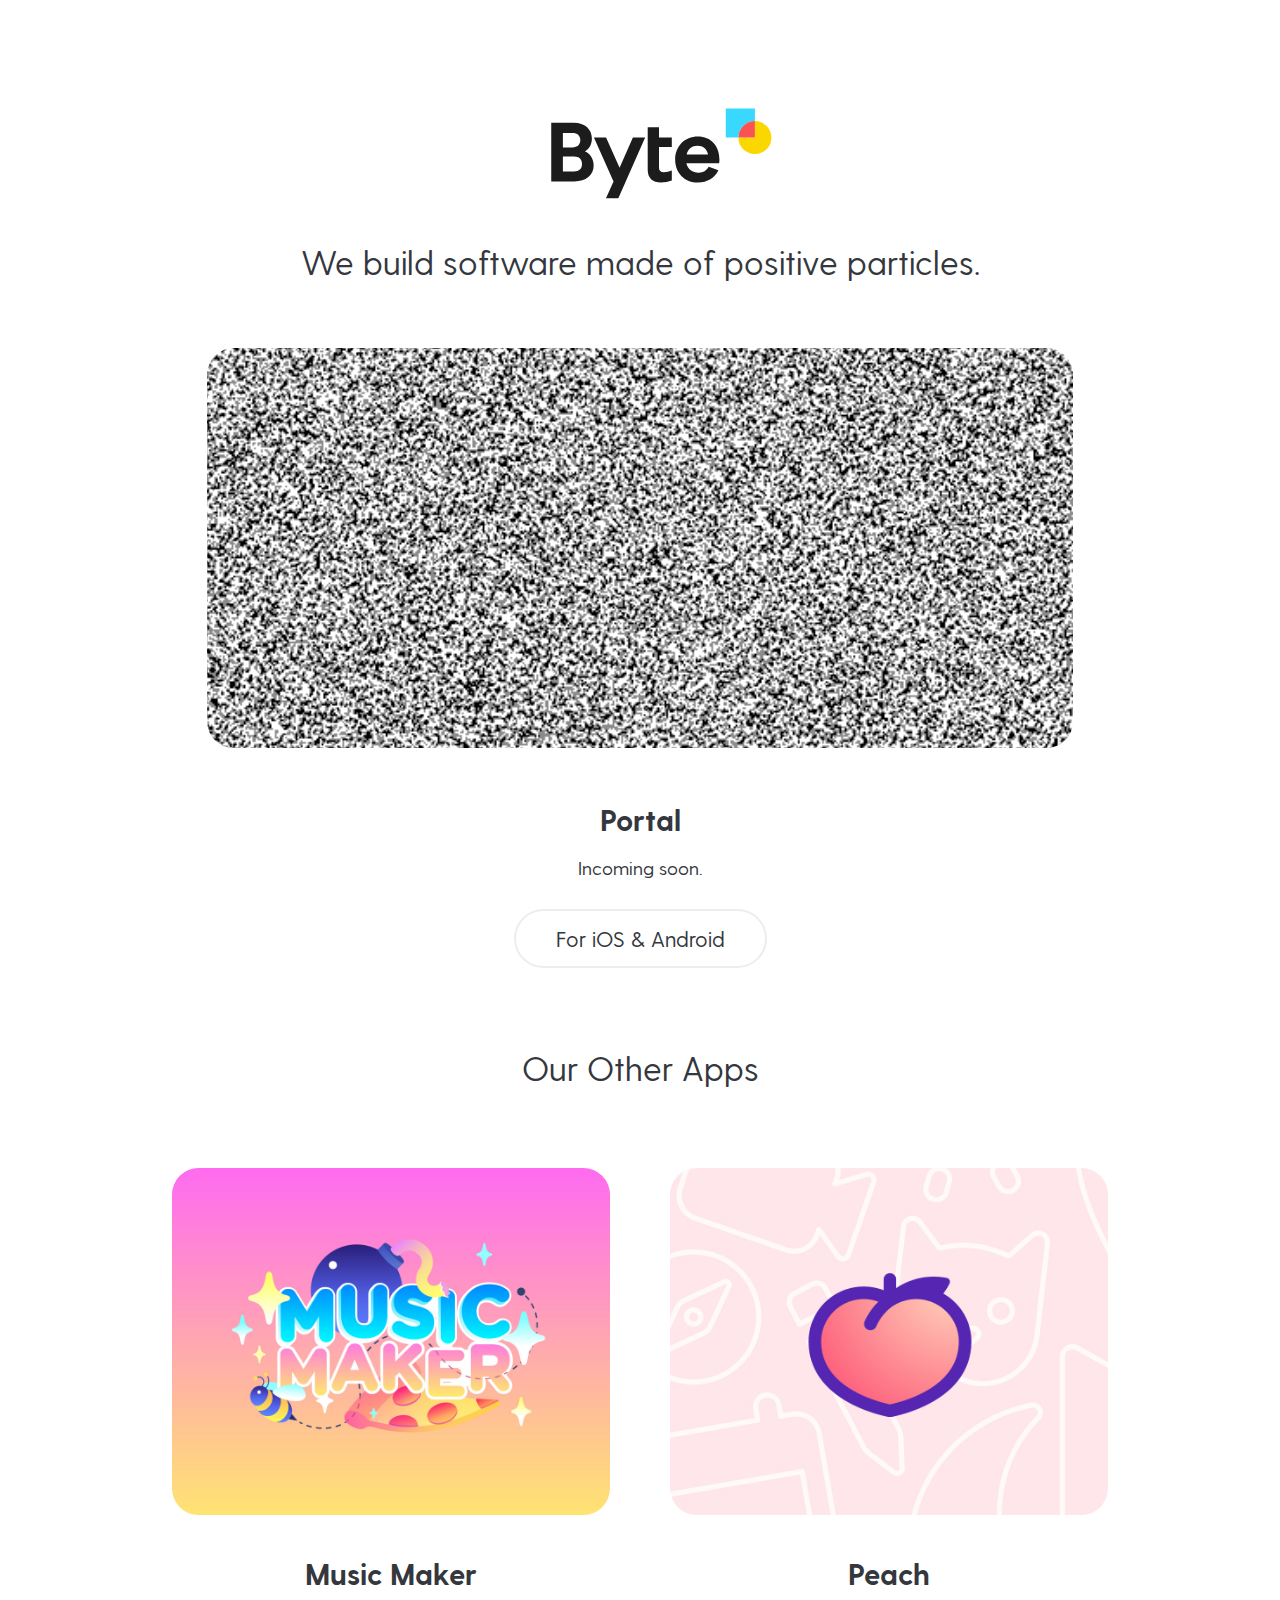
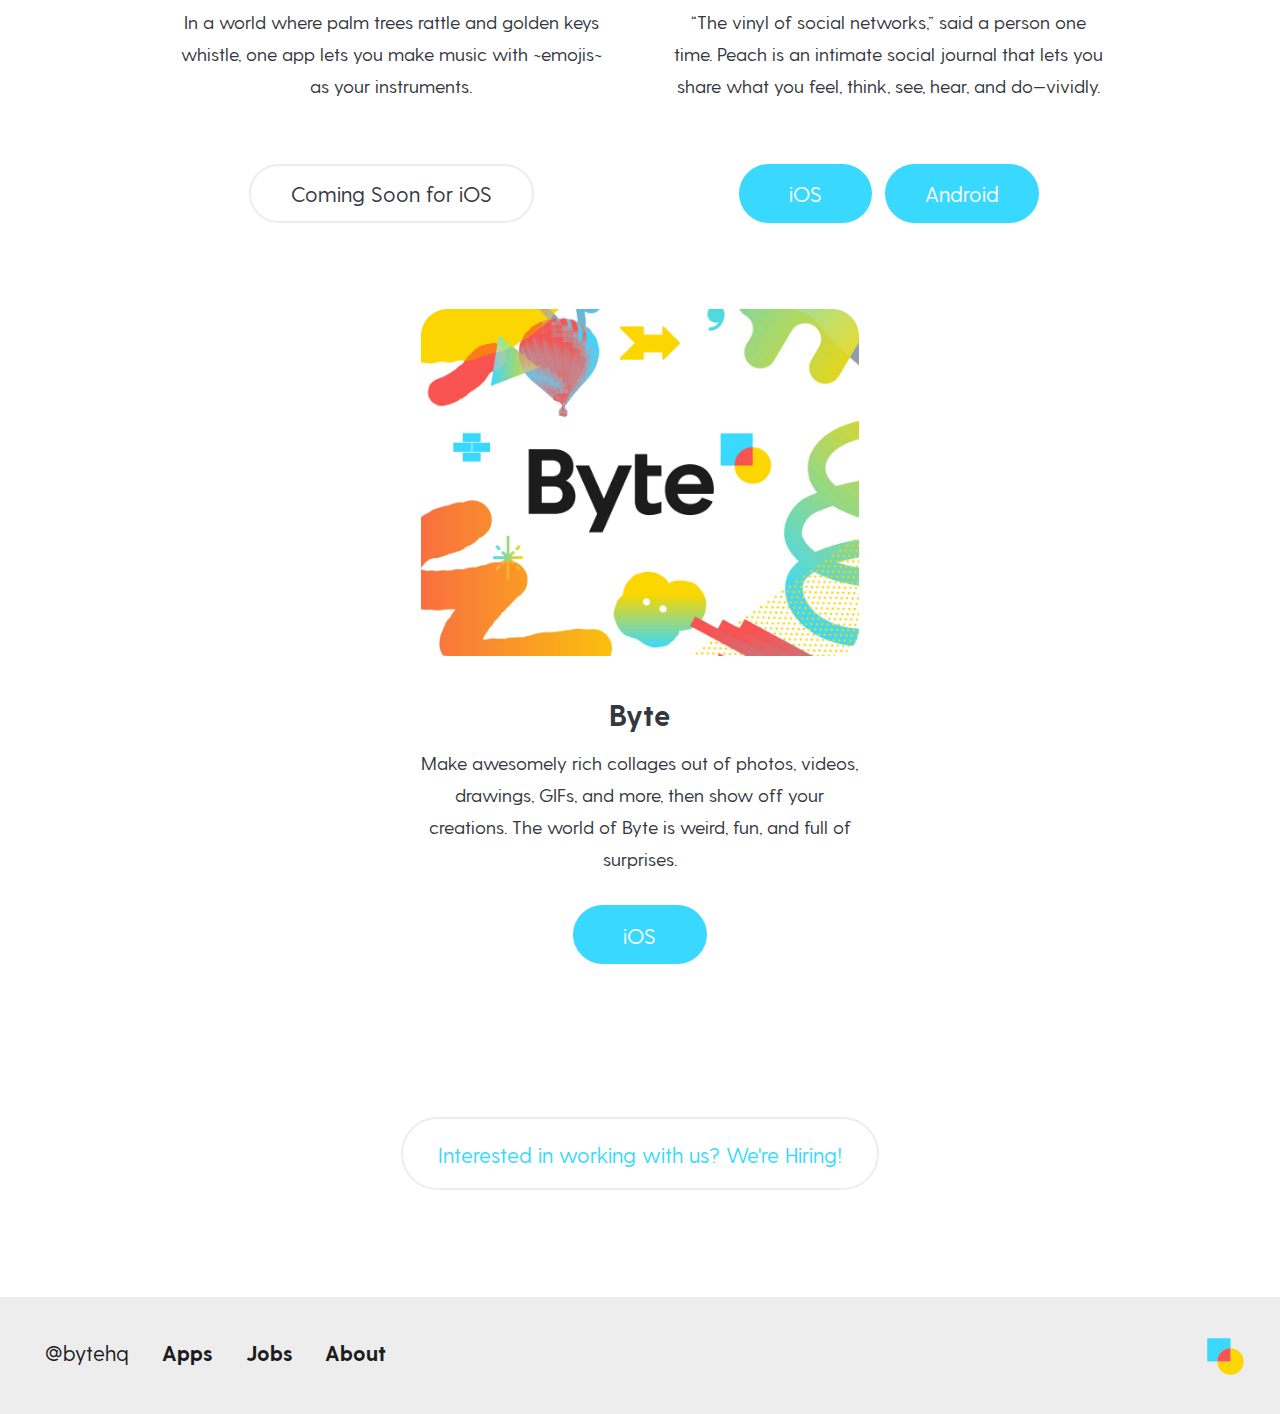
==== byte/index.html @ 689b13a6 "Noise" ====
<html>
<head>
	
<!---

                                            
88888888ba                                 
88      "8b               ,d               
88      ,8P               88               
88aaaaaa8P' 8b       d8 MM88MMM  ,adPPYba,  
88""""""8b, `8b     d8'   88    a8P_____88  
88      `8b  `8b   d8'    88    8PP"""""""  
88      a8P   `8b,d8'     88,   "8b,   ,aa  
88888888P"      Y88'      "Y888  `"Ybbd8"'  
                d8'                        
               d8'    

-->


	<meta http-equiv="Content-Type" content="text/html;charset=utf-8">
	<meta name="author" content="Byte Inc">
	<meta name="description" content="">
	<meta name="keywords" content="">
  <meta name="viewport" content="width=500, maximum-scale=1">
	<link href="main.css" rel="stylesheet" media="screen" type="text/css">
	
	<title>Byte</title>
</head>
<body>
  <div class="homeLogoHeader" onclick="location.href = 'index.html';"></div>
  <div class="homeFeatured">
    <h2>We build software made of positive particles.</h2>
    <div class="featureBox portal"></div>
    <h3>Portal</h3>
    <p>Incoming soon.<br></p>
    <button class="disabled">For iOS &amp; Android</button>
  </div>
  <div class="homeApps">
    <h2>Our Other Apps</h2>
    <div class="appBlock">
      <div class="appBox musicMaker"></div>
      <h3>Music Maker</h3>
      <p>In a world where palm trees rattle and golden keys whistle, one app lets you make music with ~emojis~ as your instruments.</p>
      <button class="disabled">Coming Soon for iOS</button>
    </div>
    <div class="appBlock">
      <div class="appBox peach"></div>
      <h3>Peach</h3>
      <p>“The vinyl of social networks,” said a person one time. Peach is an intimate social journal that lets you share what you feel, think, see, hear, and do—vividly.</p>
      <a href="https://itunes.apple.com/us/app/peach-share-vividly/id1067891186?mt=8"><button>iOS</button></a><a href="https://play.google.com/store/apps/details?id=cool.peach&hl=en"><button>Android</button></a>
    </div>
    <div class="appBlock">
      <div class="appBox byte"></div>
      <h3>Byte</h3>
      <p>Make awesomely rich collages out of photos, videos, drawings, GIFs, and more, then show off your creations. The world of Byte is weird, fun, and full of surprises.</p>
      <a href="https://itunes.apple.com/us/app/byte-create-awesome/id1021378991?mt=8"><button>iOS</button></a>
    </div>
  </div>

  <a href="jobs.html"><button class="homeHireButton"><a href="jobs.html">Interested in working with us? We're Hiring!</button></a>
<footer><div class="left"><div class="right" onclick="location.href = 'index.html';"></div>
    <a href="http://www.twitter.com/bytehq" style="font-weight: 300;">@bytehq</a>
    <a href="index.html">Apps</a>
    <a href="jobs.html">Jobs</a>
    <a href="about.html">About</a>
  </div>
  </footer>

</body>

</html>
---- byte/main.css ----
/* ––––  Font Designation ––– */

@font-face {
	font-family: "Greycliff";
	font-weight: 300;
	src: url('fonts/greycliff_reg.eot');
	src: url('fonts/greycliff_reg.woff2') format('woff2'),
       url('fonts/greycliff_reg.woff') format('woff'),
       url('fonts/greycliff_reg.ttf') format('truetype');
}

@font-face {
	font-family: "Greycliff";
	font-weight: 500;
	src: url('fonts/greycliff_bold.eot');
	src: url('fonts/greycliff_bold.woff2') format('woff2'),
       	url('fonts/greycliff_bold.woff') format('woff'),
   		url('fonts/greycliff_bold.ttf') format('truetype');
}



/* ––––  Global Styles ––– */

body {
	margin: 0;
	background-color: #fff;
	font-family: "Greycliff", sans-serif;
	font-size: 18pt;
	color: #34373d;
	font-weight: 300;
}

p {
	max-width: 350pt;
	margin-left: auto;
	margin-right: auto;
	font-family: "Greycliff", sans-serif;
	font-size: 14pt;
	line-height: 24pt;
	color: #34373d;
	font-weight: 300;
}

h2 {
	font-family: "Greycliff", sans-serif;
	font-size: 24pt;
	color: #34373d;
	font-weight: 300;
}

h3 {
	font-family: "Greycliff", sans-serif;
	font-size: 22pt;
	color: #34373d;
	font-weight: 500;
	margin-bottom: -3pt;
}

button {
	border: none;
	background-color: #39d9ff;
	color: #fff;
	min-width: 100pt;
	font-family: "Greycliff", sans-serif;
	font-weight: 300;
	font-size: 16pt;
	padding-left: 30pt;
	padding-right: 30pt;
	height: 44pt;
	border-radius: 25pt;
	margin: 5pt;
	cursor: pointer;
	transition: transform 0.4s cubic-bezier(.06,.7,.43,.98);
	-webkit-transition: transform 0.4s cubic-bezier(.06,.7,.43,.98);
	-ms-transition: transform 0.4s cubic-bezier(.06,.7,.43,.98);
	-moz-transition: transform 0.4s cubic-bezier(.06,.7,.43,.98);
}

button:focus {
	outline: none;
}

button:hover {
	transform: scale(1.05, 1.05);
}

.disabled {
	background-color: #fff;
	border: 2pt solid #ededed;
	font-weight: 300;
	color: #34373d;
}

.disabled:hover {
	transform: none;
	cursor: default;
}

footer {
	box-sizing: border-box;
	width: 100%;
	background-color: #ededed;
	margin-top: 80pt;
	min-height: 88pt;
	padding-top: 20pt;
	font-family: "Greycliff", sans-serif;
	font-size: 16pt;
	font-weight: 500;
	background-image: url(images/byteEmblem.svg);
	background-size: auto 40%;
	background-repeat: no-repeat;
	background-position: right center;
}

footer a {
	text-decoration: none;
	color: #1c1c1c;
	padding-right: 20pt;
}

footer a:hover {
	text-decoration: none;
	color: #39d9ff;
}

footer .left {
	width: 100%;
	display: block;
	text-align: left;
	box-sizing: border-box;
	margin-top: -22pt;
	padding: 34pt;
	font-size: 16pt;
}

footer .right {
	width: 100pt;
	height:  54pt;
	position: relative;
	right: -20pt;
	top: -20pt;
	float: right;
	background-color: transparent;
	white-space: nowrap;
	cursor: pointer;
}

.center {
	text-align: center;
}


/* ––––  Home ––– */

.homeLogoHeader {
	width: 100%;
	height: 240pt;
	background-image: url(images/byteLogo.svg);
	background-repeat: no-repeat;
	background-position: center center;
	background-size: 220pt;
	cursor: pointer;
	transition: transform 1s ease;
	-webkit-transition: transform 1s ease;
	-moz-transition: transform 1s ease;
	-ms-transition: transform 1s ease;
}

.homeLogoHeader:hover {
	transition: transform 1s ease;
	animation: float 2s infinite cubic-bezier(.28,0,.58,1);
	-webkit-transition: transform 1s ease;
	-webkit-animation: float 2s infinite cubic-bezier(.28,0,.58,1);
	-moz-transition: transform 1s ease;
	-moz-animation: float 2s infinite cubic-bezier(.28,0,.58,1);
	-ms-transition: transform 1s ease;
	-ms-animation: float 2s infinite cubic-bezier(.28,0,.58,1);
}

.homeFeatured {
	box-sizing: border-box;
	width: 100%;
	margin-top: -80pt;
	background-color: #fff;
	font-family: "Greycliff", sans-serif;
	font-size: 30pt;
	color: #1c1c1c;
	text-align: center;
	padding-right: 10pt;
	padding-left: 10pt;
	margin-bottom: 14pt;
}

.homeFeatured .featureBox {
	margin-left: auto;
	margin-right: auto;
	margin-top: 50pt;
	margin-bottom: 40pt;
	width: 90%;
	max-width: 650pt;
	height: 50%;
	min-height: 250pt;
	max-height: 300pt;
	background-image: url(images/tv.gif);
	background-size: cover;
	background-position: center center;
	border-radius: 20pt;
	transition: transform 0.4s cubic-bezier(.06,.7,.43,.98), box-shadow 0.4s ease;
	-webkit-transition: transform 0.4s cubic-bezier(.06,.7,.43,.98), box-shadow 0.4s ease;
	-moz-transition: transform 0.4s cubic-bezier(.06,.7,.43,.98), box-shadow 0.4s ease;
	-ms-transition: transform 0.4s cubic-bezier(.06,.7,.43,.98), box-shadow 0.4s ease;
}

.homeApps {
	box-sizing: border-box;
	text-align: center;
	width: 100%;
	background-color: #fff;
	padding: 20pt;
	margin-bottom: 70pt;
}

.homeApps .appBlock {
	box-sizing: border-box;
	position: relative;
	top: 0;
	padding: 20pt;
	min-width: 300pt;
	max-width: 320pt;
	display: inline-block;
}

.appBlock .appBox {
	margin-top: 20pt;
	margin-bottom: 30pt;
	margin-left: auto;
	margin-right: auto;
	width: 260pt;
	background-color: transparent;
	height: 260pt;
	border-radius: 20pt;
	overflow: hidden;
	box-shadow: 0px 0px 5px #fff;
	background-repeat: no-repeat;
	transition: transform 0.4s cubic-bezier(.06,.7,.43,.98), box-shadow 0.4s cubic-bezier(.06,.7,.43,.98);
	-webkit-transition: transform 0.4s cubic-bezier(.06,.7,.43,.98), box-shadow 0.4s cubic-bezier(.06,.7,.43,.98);
	-moz-transition: transform 0.4s cubic-bezier(.06,.7,.43,.98), box-shadow 0.4s cubic-bezier(.06,.7,.43,.98);
	-ms-transition: transform 0.4s cubic-bezier(.06,.7,.43,.98), box-shadow 0.4s cubic-bezier(.06,.7,.43,.98);
}

.appBlock .appBox img {
	width: 100%;
	height: auto;
}

.appBlock p {
	min-height: 100pt;
	display: inline-block;
}

.homeHireButton {
	padding: 16pt 26pt 16pt 26pt;
	border-radius: 34pt;
	height: auto;
	background-color: transparent;
	border: 2pt solid #ededed;
	font-weight: 300;
	font-size: 16pt;
	margin-left: auto;
	margin-right: auto;
	display: block;
	transition: color 0.2s ease, border 0.2s ease;
	-webkit-transition: color 0.2s ease, border 0.2s ease;
	-moz-transition: color 0.2s ease, border 0.2s ease;
	-ms-transition: color 0.2s ease, border 0.2s ease;
}

.homeHireButton a {
	text-decoration: none;
	color: #39d9ff;
}

.homeHireButton:hover {
	transform: none;
	border: 2pt #39d9ff solid;
	color: #fff;
	transition: color 0.2s ease, border 0.2s ease;
	-webkit-transition: color 0.2s ease, border 0.2s ease;
	-moz-transition: color 0.2s ease, border 0.2s ease;
	-ms-transition: color 0.2s ease, border 0.2s ease;
}

.peach {
	background-image: url(images/peach.jpg);
	background-position: center center;
	background-size: cover;
}

.peach:hover {
	transform: scale(1.03, 1.03);
	-webkit-transform: scale(1.03, 1.03);
	-ms-transform: scale(1.03, 1.03);
	-moz-transform: scale(1.03, 1.03);
	box-shadow: 0px 10px 30px rgba(255, 230, 235, 0.5);
}

.portal:hover {
	transform: scale(1.03, 1.03);
	-webkit-transform: scale(1.03, 1.03);
	-ms-transform: scale(1.03, 1.03);
	-moz-transform: scale(1.03, 1.03);
	box-shadow: 0px 10px 30px rgba(238, 237, 239, 0.3);
}

.byte {
	background-image: url(images/byte.jpg);
	background-position: center center;
	background-size: cover;
}

.byte:hover {
	transform: scale(1.03, 1.03);
	-webkit-transform: scale(1.03, 1.03);
	-ms-transform: scale(1.03, 1.03);
	-moz-transform: scale(1.03, 1.03);
	box-shadow: 0px 10px 30px rgba(57, 217, 255, 0.2);
}

.musicMaker {
	background-image: url(images/musicMaker.jpg);
	background-position: center center;
	background-size: cover;
}

.musicMaker:hover {
	transform: scale(1.03, 1.03);
	-webkit-transform: scale(1.03, 1.03);
	-ms-transform: scale(1.03, 1.03);
	-moz-transform: scale(1.03, 1.03);
	box-shadow: 0px 10px 30px rgba(255, 237, 104, 0.5);
}


/* ––––  Jobs ––– */


.homeFeatured .jobBox {
	margin-left: auto;
	margin-right: auto;
	box-sizing: border-box;
	padding: 35pt;
	padding-top: 16pt;
	margin-top: 50pt;
	text-align: left;
	margin-bottom: 50pt;
	width: 90%;
	max-width: 600pt;
	min-height: 250pt;
	background-size: cover;
	border: 2pt solid #ededed;
	background-position: center center;
	border-radius: 20pt;
	transition: transform 0.4s cubic-bezier(.06,.7,.43,.98), box-shadow 0.4s ease;
	-webkit-transition: transform 0.4s cubic-bezier(.06,.7,.43,.98), box-shadow 0.4s ease;
	-moz-transition: transform 0.4s cubic-bezier(.06,.7,.43,.98), box-shadow 0.4s ease;
	-ms-transition: transform 0.4s cubic-bezier(.06,.7,.43,.98), box-shadow 0.4s ease;
}

.jobBox h2 {
	font-weight: 500;
	font-size: 22pt;
	margin-bottom: 2pt;
}

.jobBox h3 {
	font-weight: 300;
	font-size: 18pt;
	margin: 0;
	padding-top: 5pt;
	margin-bottom: 10pt;
}

.jobBox p {
	max-width: none;
	margin-top: 25pt;
	margin-bottom: 25pt;
}

.jobBox ul {
	font-size: 14pt;
	margin-left: 0;
	list-style-position: outside;
	line-height: 24pt;
}

.jobBox ul li {
	margin-left: -13pt;
}

.jobBox button {
	font-weight: 300;
}

/* ––––  About  –––– */


.homeFeatured .aboutBox {
	margin-left: auto;
	margin-right: auto;
	box-sizing: border-box;
	background-image: url(images/office.jpg);
	background-size: cover;
	background-position: center center;
	min-height: 80pt;
	padding: 35pt;
	padding-top: 80pt;
	padding-bottom: 80pt;
	margin-top: 30pt;
	text-align: left;
	margin-bottom: 80pt;
	width: 90%;
	border-radius: 20pt;
	max-width: 600pt;
}

.aboutSubhead {
	display: block;
	max-width: 500pt;
	margin-left: auto;
	margin-right: auto;
}

.aboutBox p {
	text-align: center;
	max-width: 400pt;
	font-size: 20pt;
	font-weight: 500;
	line-height: 27pt;
	padding-bottom: 0;
}

.contactButton {
	margin-top: -2pt;
	background-color: transparent;
	color: #39d9ff;
	border: 2pt solid #39d9ff;
	padding-top: 0pt;
	padding-bottom: 2pt;
}

.aboutTeam {
	background-color: #fff;
	width: 100%;
	max-width: 800pt;
	margin-left: auto;
	margin-right: auto;
	margin-top: 8pt;
	border-radius: 20pt;
	box-sizing: border-box;
}

.aboutTeam .bio {
	width: 138pt;
	padding-top: 30pt;
	display: inline-block;
}

.bio h2 {
	font-size: 15pt;
	font-weight: 300;
	margin:0;
	margin-top: 13pt;
}

.bio h3 {
	font-size: 12pt;
	font-weight: 500;
	margin-top: 2pt;
}

.bioImage {
	background-color: #39d9ff;
	margin-left: auto;
	margin-right: auto;
	width: 64px;
	height: 64px;
	margin-top: 0;
	border-radius: 45px;
	overflow: hidden;
	padding: 10pt;
	transition: transform 0.4s cubic-bezier(.06,.7,.43,.98), background-color 0.1s ease;
	-webkit-transition: transform 0.4s cubic-bezier(.06,.7,.43,.98), background-color 0.1s ease;
	-moz-transition: transform 0.4s cubic-bezier(.06,.7,.43,.98), background-color 0.1s ease;
	-ms-transition: transform 0.4s cubic-bezier(.06,.7,.43,.98), background-color 0.1s ease;
}

.bio img {
	width: 64px;
	height: 64px;
}

.bio img:hover {
	-webkit-animation: float2 2s infinite cubic-bezier(.28,0,.58,1);
}

.bioImage:hover {
	transform: scale(1.05, 1.05);
	background-color: #fbd700;
	transition: transform 0.4s cubic-bezier(.06,.7,.43,.98), background-color 0.1s ease;
	-webkit-transition: transform 0.4s cubic-bezier(.06,.7,.43,.98), background-color 0.1s ease;
	-moz-transition: transform 0.4s cubic-bezier(.06,.7,.43,.98), background-color 0.1s ease;
	-ms-transition: transform 0.4s cubic-bezier(.06,.7,.43,.98), background-color 0.1s ease;
}


.contactBox {
	width: 200pt;
	text-align: center;
	display: inline-block;
}

.contactBox h4 {
	font-size: 16pt;
	font-weight: 300;
}

.contactBox img {
	transform: translate(-3pt, 3pt);
	margin-right: -4pt;
}


/* ––––  Responsive  –––– */

@media (max-width: 550px) {
 h2 {
    font-size: 20pt;
  	}

 .homeApps {
 	width: 100%;
 	max-width: 550px;
 	min-width: 0;
  	padding: 0;
  	overflow: hidden;
  }

.homeApps .appBlock {
	padding: 10pt
	max-width: 550px;
	min-width: none;
	}

.appBlock .appBox {
	width: 100%;
	max-height: 200pt;
	}
}

@media (max-width: 900px) {
 h2 {
    font-size: 20pt;
  }

 .homeApps .appBlock {
	display: block;
	width: 100%;

	margin-right: auto;
	margin-left: auto;
	}

 .appBlock .appBox {
 	width: 100%;
 }
}

@media (max-width: 1350px) {
 h2 {
    font-size: 25pt;
  }

 .homeApps .appBlock {
	max-width: 40%;
	}

 .appBlock .appBox {
 	width: 100%;
 }
}

/* ––––– Keyframes ––––– */

@-webkit-keyframes float {
	0% {transform: translate(0, 0px);}
	50% {transform: translate(0, 7px);}
	100% {transform: translate(0, 0px);}
}

@-webkit-keyframes float2 {
	0% {transform: translate(0, -1px);}
	50% {transform: translate(0, 4px);}
	100% {transform: translate(0, -1px);}
}

@-moz-keyframes float {
	0% {transform: translate(0, 0px);}
	50% {transform: translate(0, 7px);}
	100% {transform: translate(0, 0px);}
}

@-moz-keyframes float2 {
	0% {transform: translate(0, -1px);}
	50% {transform: translate(0, 4px);}
	100% {transform: translate(0, -1px);}
}

@-ms-keyframes float {
	0% {transform: translate(0, 0px);}
	50% {transform: translate(0, 7px);}
	100% {transform: translate(0, 0px);}
}

@-ms-keyframes float2 {
	0% {transform: translate(0, -1px);}
	50% {transform: translate(0, 4px);}
	100% {transform: translate(0, -1px);}
}

@keyframes float {
	0% {transform: translate(0, 0px);}
	50% {transform: translate(0, 7px);}
	100% {transform: translate(0, 0px);}
}

@keyframes float2 {
	0% {transform: translate(0, -1px);}
	50% {transform: translate(0, 4px);}
	100% {transform: translate(0, -1px);}
}
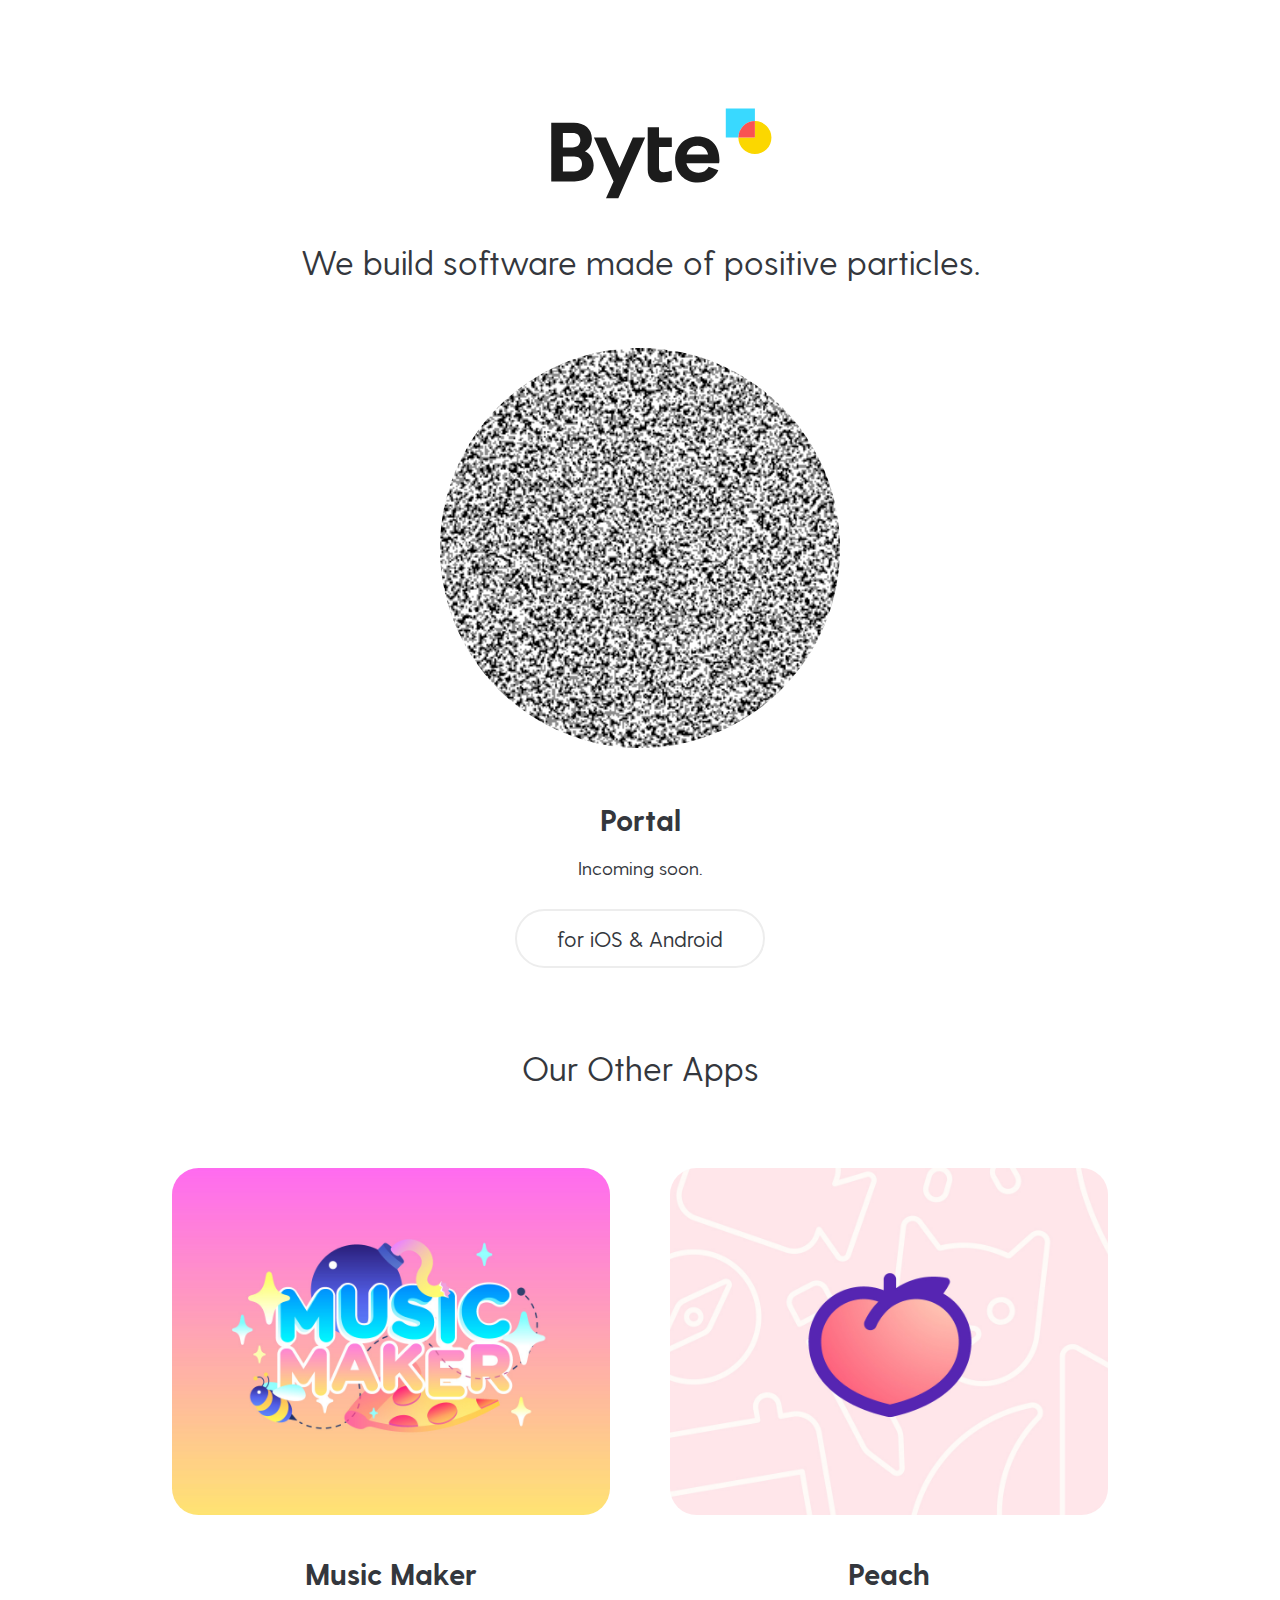
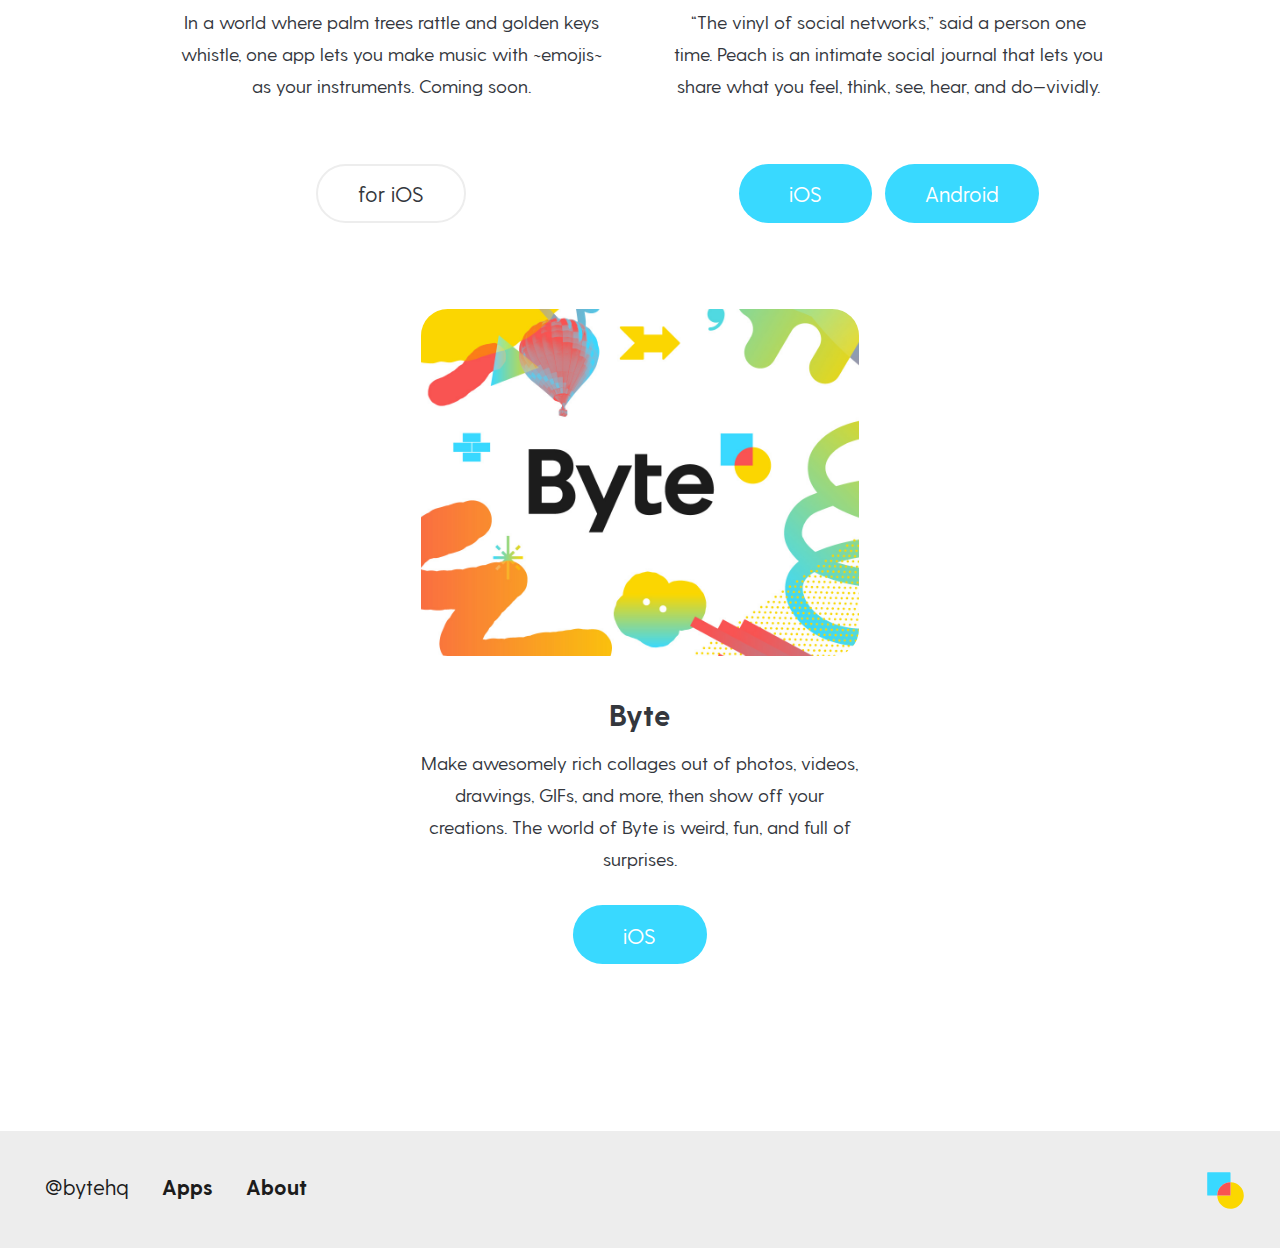
==== commit 3d4851a2: "not usure" ====
--- a/byte/index.html
+++ b/byte/index.html
@@ -34,15 +34,15 @@
     <div class="featureBox portal"></div>
     <h3>Portal</h3>
     <p>Incoming soon.<br></p>
-    <button class="disabled">For iOS &amp; Android</button>
+    <button class="disabled">for iOS &amp; Android</button>
   </div>
   <div class="homeApps">
     <h2>Our Other Apps</h2>
     <div class="appBlock">
       <div class="appBox musicMaker"></div>
       <h3>Music Maker</h3>
-      <p>In a world where palm trees rattle and golden keys whistle, one app lets you make music with ~emojis~ as your instruments.</p>
-      <button class="disabled">Coming Soon for iOS</button>
+      <p>In a world where palm trees rattle and golden keys whistle, one app lets you make music with ~emojis~ as your instruments. Coming soon.</p>
+      <button class="disabled">for iOS</button>
     </div>
     <div class="appBlock">
       <div class="appBox peach"></div>
@@ -62,7 +62,6 @@
 <footer><div class="left"><div class="right" onclick="location.href = 'index.html';"></div>
     <a href="http://www.twitter.com/bytehq" style="font-weight: 300;">@bytehq</a>
     <a href="index.html">Apps</a>
-    <a href="jobs.html">Jobs</a>
     <a href="about.html">About</a>
   </div>
   </footer>
--- a/byte/main.css
+++ b/byte/main.css
@@ -197,15 +197,15 @@
 	margin-right: auto;
 	margin-top: 50pt;
 	margin-bottom: 40pt;
-	width: 90%;
+	width: 300pt;
 	max-width: 650pt;
-	height: 50%;
+	height: 300pt;
 	min-height: 250pt;
 	max-height: 300pt;
 	background-image: url(images/tv.gif);
 	background-size: cover;
 	background-position: center center;
-	border-radius: 20pt;
+	border-radius: 400pt;
 	transition: transform 0.4s cubic-bezier(.06,.7,.43,.98), box-shadow 0.4s ease;
 	-webkit-transition: transform 0.4s cubic-bezier(.06,.7,.43,.98), box-shadow 0.4s ease;
 	-moz-transition: transform 0.4s cubic-bezier(.06,.7,.43,.98), box-shadow 0.4s ease;
@@ -269,7 +269,7 @@
 	font-size: 16pt;
 	margin-left: auto;
 	margin-right: auto;
-	display: block;
+	display: none;
 	transition: color 0.2s ease, border 0.2s ease;
 	-webkit-transition: color 0.2s ease, border 0.2s ease;
 	-moz-transition: color 0.2s ease, border 0.2s ease;
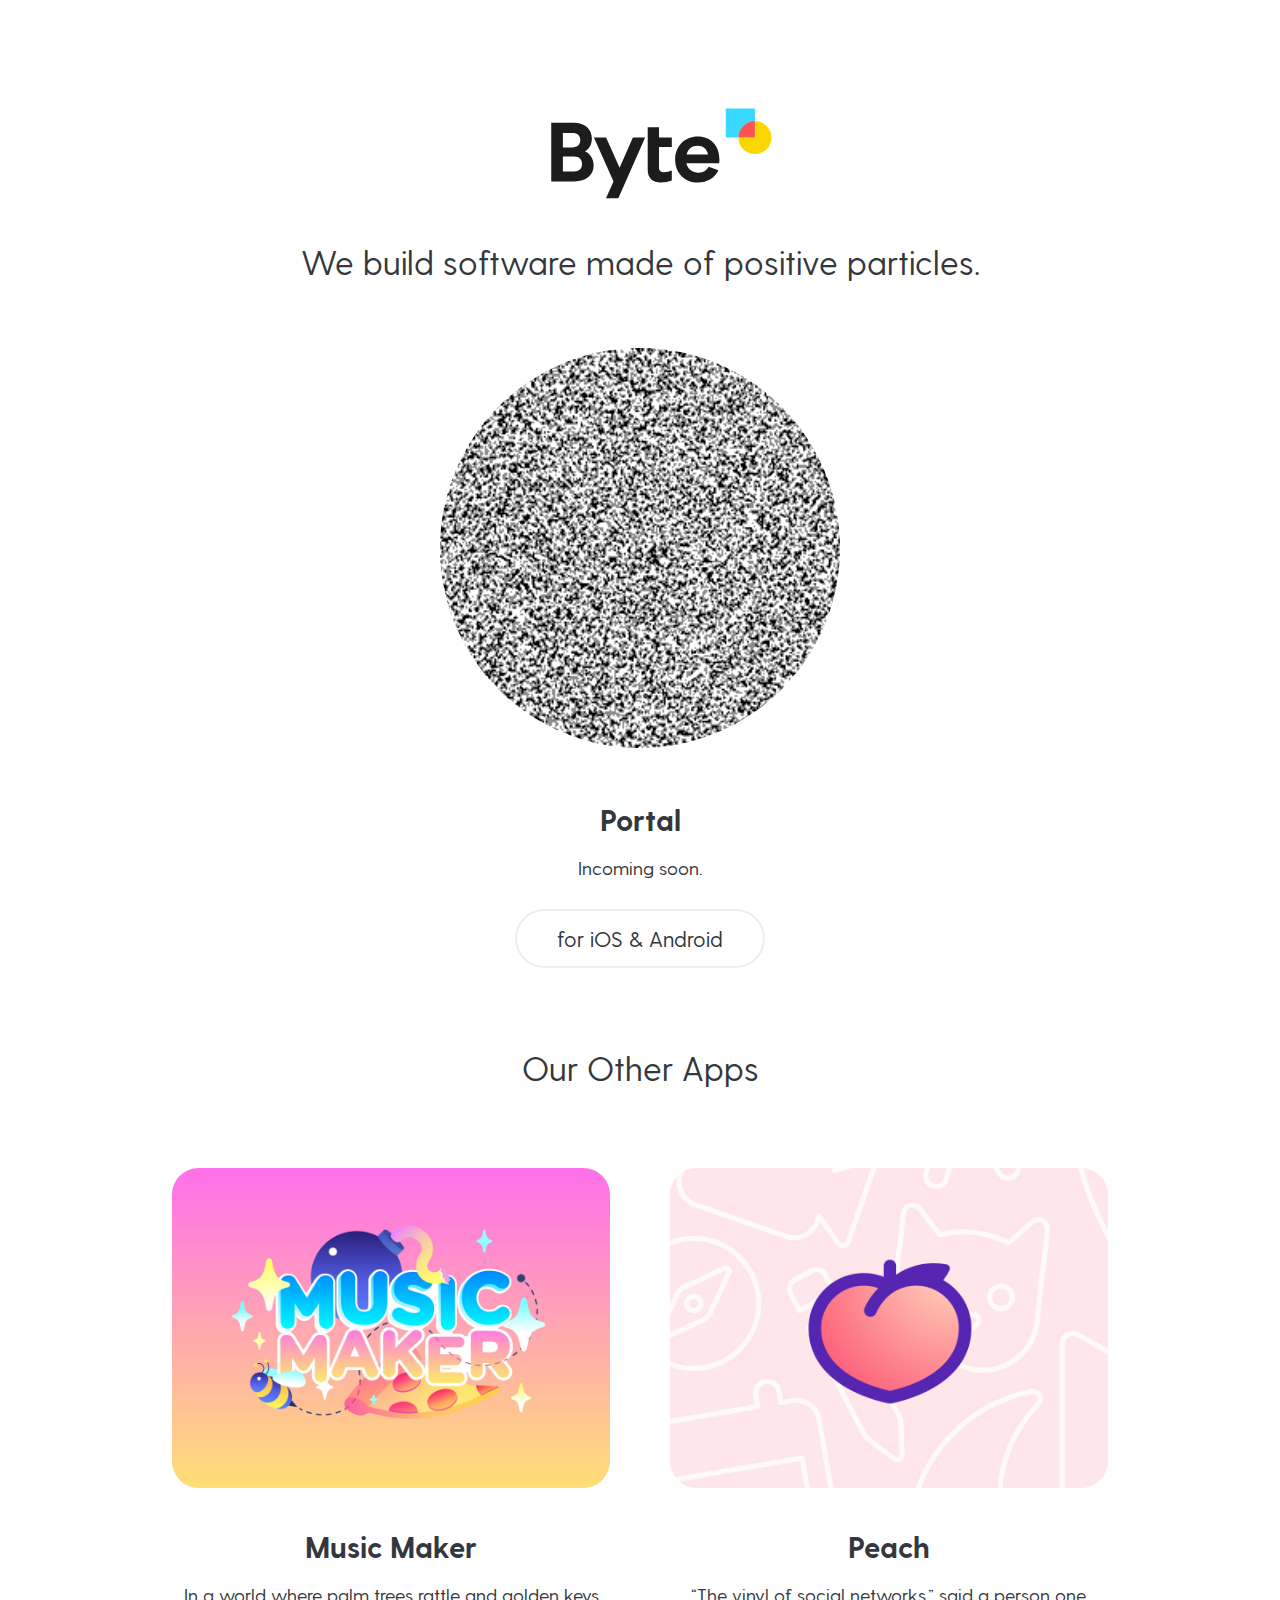
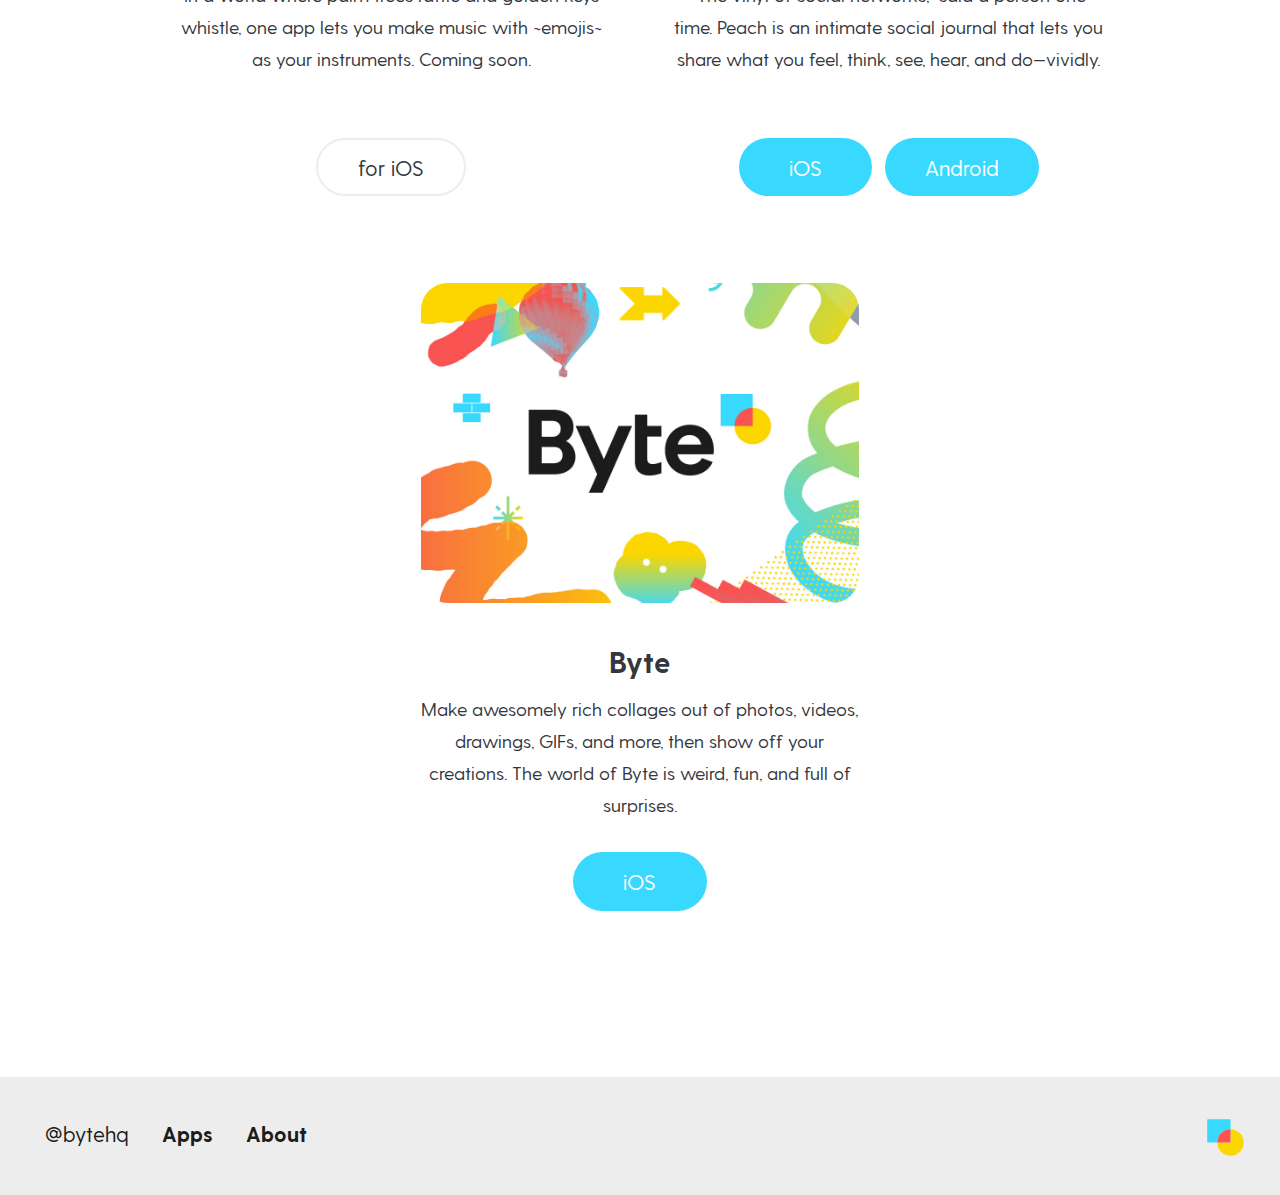
==== commit 8260bd67: "iPad fixes" ====
--- a/byte/index.html
+++ b/byte/index.html
@@ -22,7 +22,7 @@
 	<meta name="author" content="Byte Inc">
 	<meta name="description" content="">
 	<meta name="keywords" content="">
-  <meta name="viewport" content="width=500, maximum-scale=1">
+  <meta name="viewport" content="width=device-width, maximum-scale=1">
 	<link href="main.css" rel="stylesheet" media="screen" type="text/css">
 	
 	<title>Byte</title>
--- a/byte/main.css
+++ b/byte/main.css
@@ -236,9 +236,9 @@
 	margin-bottom: 30pt;
 	margin-left: auto;
 	margin-right: auto;
-	width: 260pt;
+	width: 240pt;
 	background-color: transparent;
-	height: 260pt;
+	height: 240pt;
 	border-radius: 20pt;
 	overflow: hidden;
 	box-shadow: 0px 0px 5px #fff;
@@ -547,10 +547,13 @@
   }
 
 .homeApps .appBlock {
-	padding: 10pt
+	padding: 10pt;
 	max-width: 550px;
 	min-width: none;
 	}
+
+
+.right {display: none;}
 
 .appBlock .appBox {
 	width: 100%;
@@ -565,14 +568,14 @@
 
  .homeApps .appBlock {
 	display: block;
-	width: 100%;
+	width: 80%;
 
 	margin-right: auto;
 	margin-left: auto;
 	}
 
  .appBlock .appBox {
- 	width: 100%;
+ 	width: 80%;
  }
 }
 
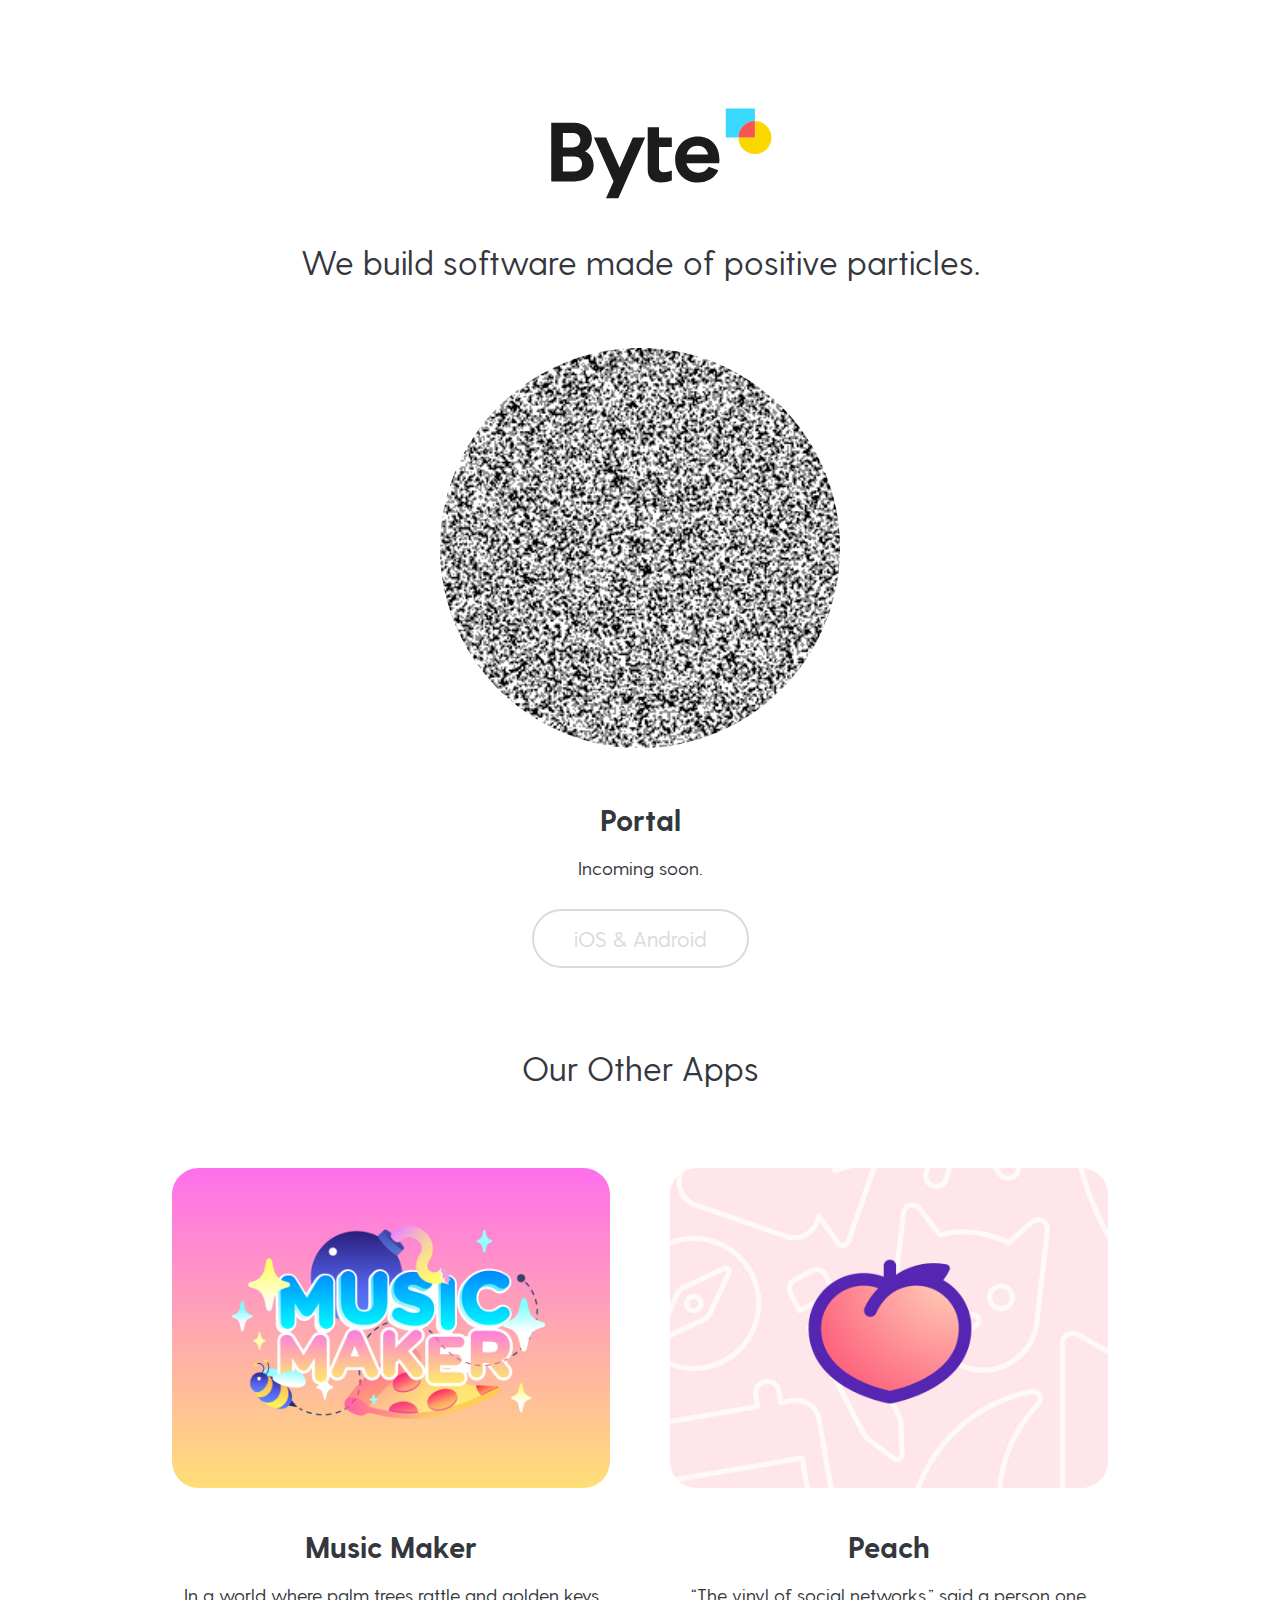
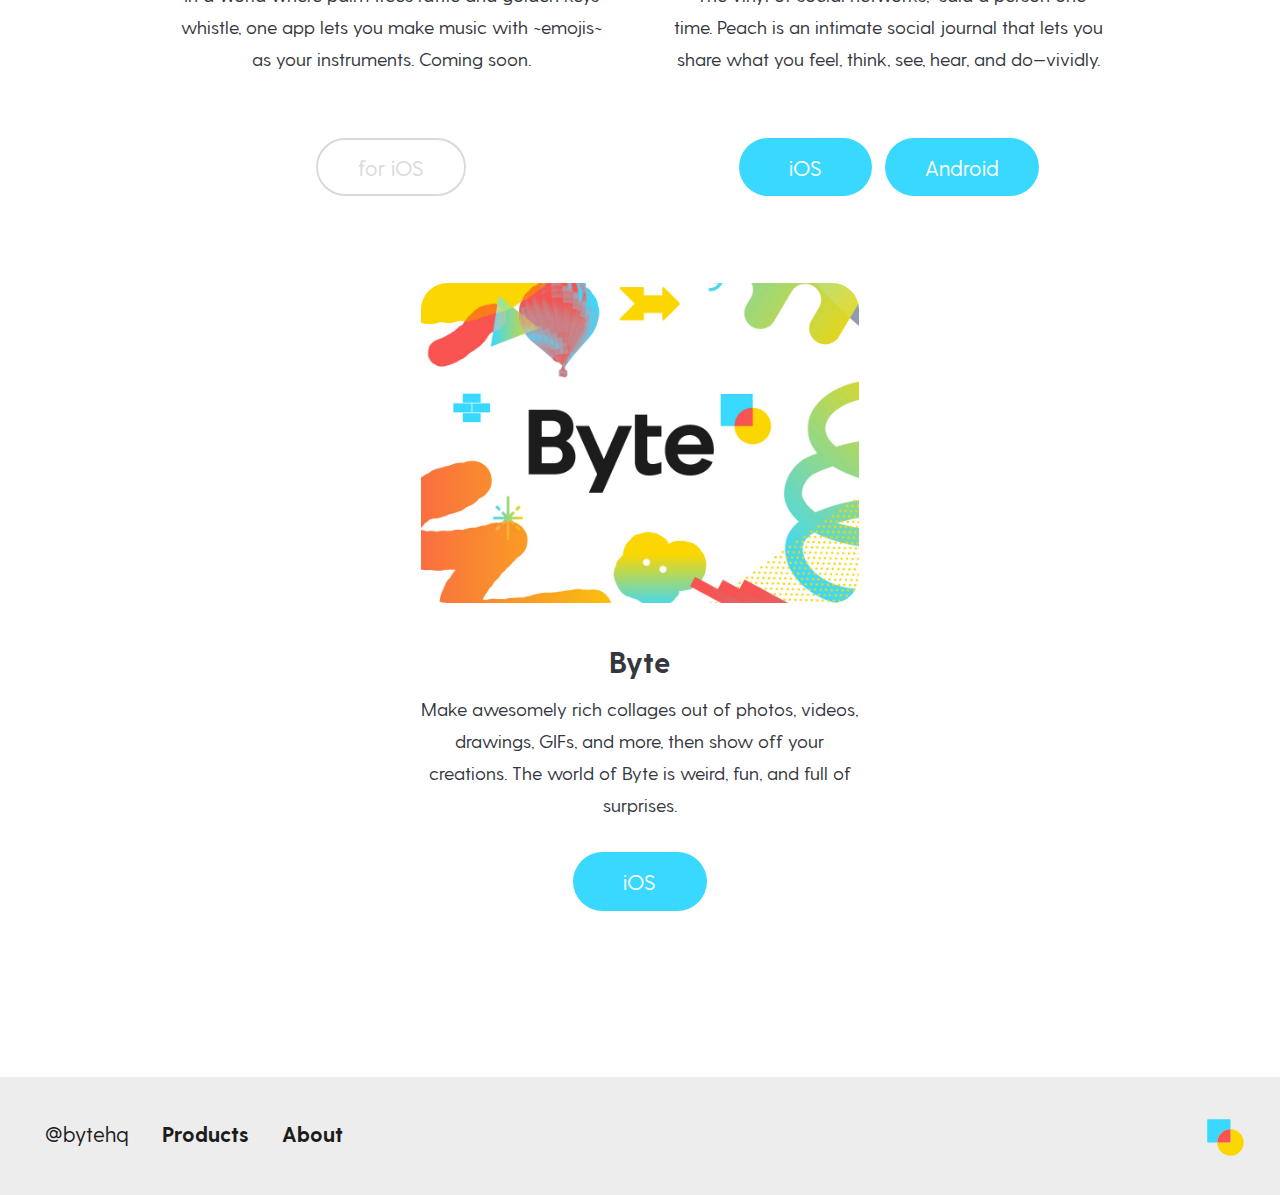
==== commit 5c08e892: "pushy" ====
--- a/byte/index.html
+++ b/byte/index.html
@@ -20,10 +20,11 @@
 
 	<meta http-equiv="Content-Type" content="text/html;charset=utf-8">
 	<meta name="author" content="Byte Inc">
-	<meta name="description" content="">
-	<meta name="keywords" content="">
-  <meta name="viewport" content="width=device-width, maximum-scale=1">
+	<meta name="description" content="We're a small company dedicated to building software made of positive particles.">
+	<meta name="keywords" content="byte, inc, peach, portal, apps, iphone, android, mobile">
+  <meta name="viewport" content="width=device-width">
 	<link href="main.css" rel="stylesheet" media="screen" type="text/css">
+  <link rel='shortcut icon' href='favicon.ico' type='image/x-icon'/ >
 	
 	<title>Byte</title>
 </head>
@@ -34,7 +35,7 @@
     <div class="featureBox portal"></div>
     <h3>Portal</h3>
     <p>Incoming soon.<br></p>
-    <button class="disabled">for iOS &amp; Android</button>
+    <button class="disabled">iOS &amp; Android</button>
   </div>
   <div class="homeApps">
     <h2>Our Other Apps</h2>
@@ -61,7 +62,7 @@
   <a href="jobs.html"><button class="homeHireButton"><a href="jobs.html">Interested in working with us? We're Hiring!</button></a>
 <footer><div class="left"><div class="right" onclick="location.href = 'index.html';"></div>
     <a href="http://www.twitter.com/bytehq" style="font-weight: 300;">@bytehq</a>
-    <a href="index.html">Apps</a>
+    <a href="index.html">Products</a>
     <a href="about.html">About</a>
   </div>
   </footer>
--- a/byte/main.css
+++ b/byte/main.css
@@ -87,9 +87,9 @@
 
 .disabled {
 	background-color: #fff;
-	border: 2pt solid #ededed;
-	font-weight: 300;
-	color: #34373d;
+	border: 2pt solid #d9dadb;
+	font-weight: 300;
+	color: #d9dadb;
 }
 
 .disabled:hover {
@@ -297,21 +297,6 @@
 	background-size: cover;
 }
 
-.peach:hover {
-	transform: scale(1.03, 1.03);
-	-webkit-transform: scale(1.03, 1.03);
-	-ms-transform: scale(1.03, 1.03);
-	-moz-transform: scale(1.03, 1.03);
-	box-shadow: 0px 10px 30px rgba(255, 230, 235, 0.5);
-}
-
-.portal:hover {
-	transform: scale(1.03, 1.03);
-	-webkit-transform: scale(1.03, 1.03);
-	-ms-transform: scale(1.03, 1.03);
-	-moz-transform: scale(1.03, 1.03);
-	box-shadow: 0px 10px 30px rgba(238, 237, 239, 0.3);
-}
 
 .byte {
 	background-image: url(images/byte.jpg);
@@ -319,26 +304,11 @@
 	background-size: cover;
 }
 
-.byte:hover {
-	transform: scale(1.03, 1.03);
-	-webkit-transform: scale(1.03, 1.03);
-	-ms-transform: scale(1.03, 1.03);
-	-moz-transform: scale(1.03, 1.03);
-	box-shadow: 0px 10px 30px rgba(57, 217, 255, 0.2);
-}
 
 .musicMaker {
 	background-image: url(images/musicMaker.jpg);
 	background-position: center center;
 	background-size: cover;
-}
-
-.musicMaker:hover {
-	transform: scale(1.03, 1.03);
-	-webkit-transform: scale(1.03, 1.03);
-	-ms-transform: scale(1.03, 1.03);
-	-moz-transform: scale(1.03, 1.03);
-	box-shadow: 0px 10px 30px rgba(255, 237, 104, 0.5);
 }
 
 
@@ -501,7 +471,7 @@
 }
 
 .bio img:hover {
-	-webkit-animation: float2 2s infinite cubic-bezier(.28,0,.58,1);
+	-webkit-animation: float2 1.6s infinite cubic-bezier(.28,0,.58,1);
 }
 
 .bioImage:hover {
@@ -533,6 +503,38 @@
 
 /* ––––  Responsive  –––– */
 
+@media (max-width: 360pt) {
+body {
+	padding: 0;
+}
+
+ h2 {
+    font-size: 20pt;
+  	}
+
+ .homeApps {
+ 	width: 100%;
+ 	max-width: 360px;
+ 	min-width: 0;
+  	padding: 0;
+  	overflow: hidden;
+  }
+
+.homeApps .appBlock {
+	padding: 00pt;
+	max-width: 360px;
+	min-width: none;
+	}
+
+
+.right {display: none;}
+
+.appBlock .appBox {
+	width: 100%;
+	max-height: 200pt;
+	}
+}
+
 @media (max-width: 550px) {
  h2 {
     font-size: 20pt;
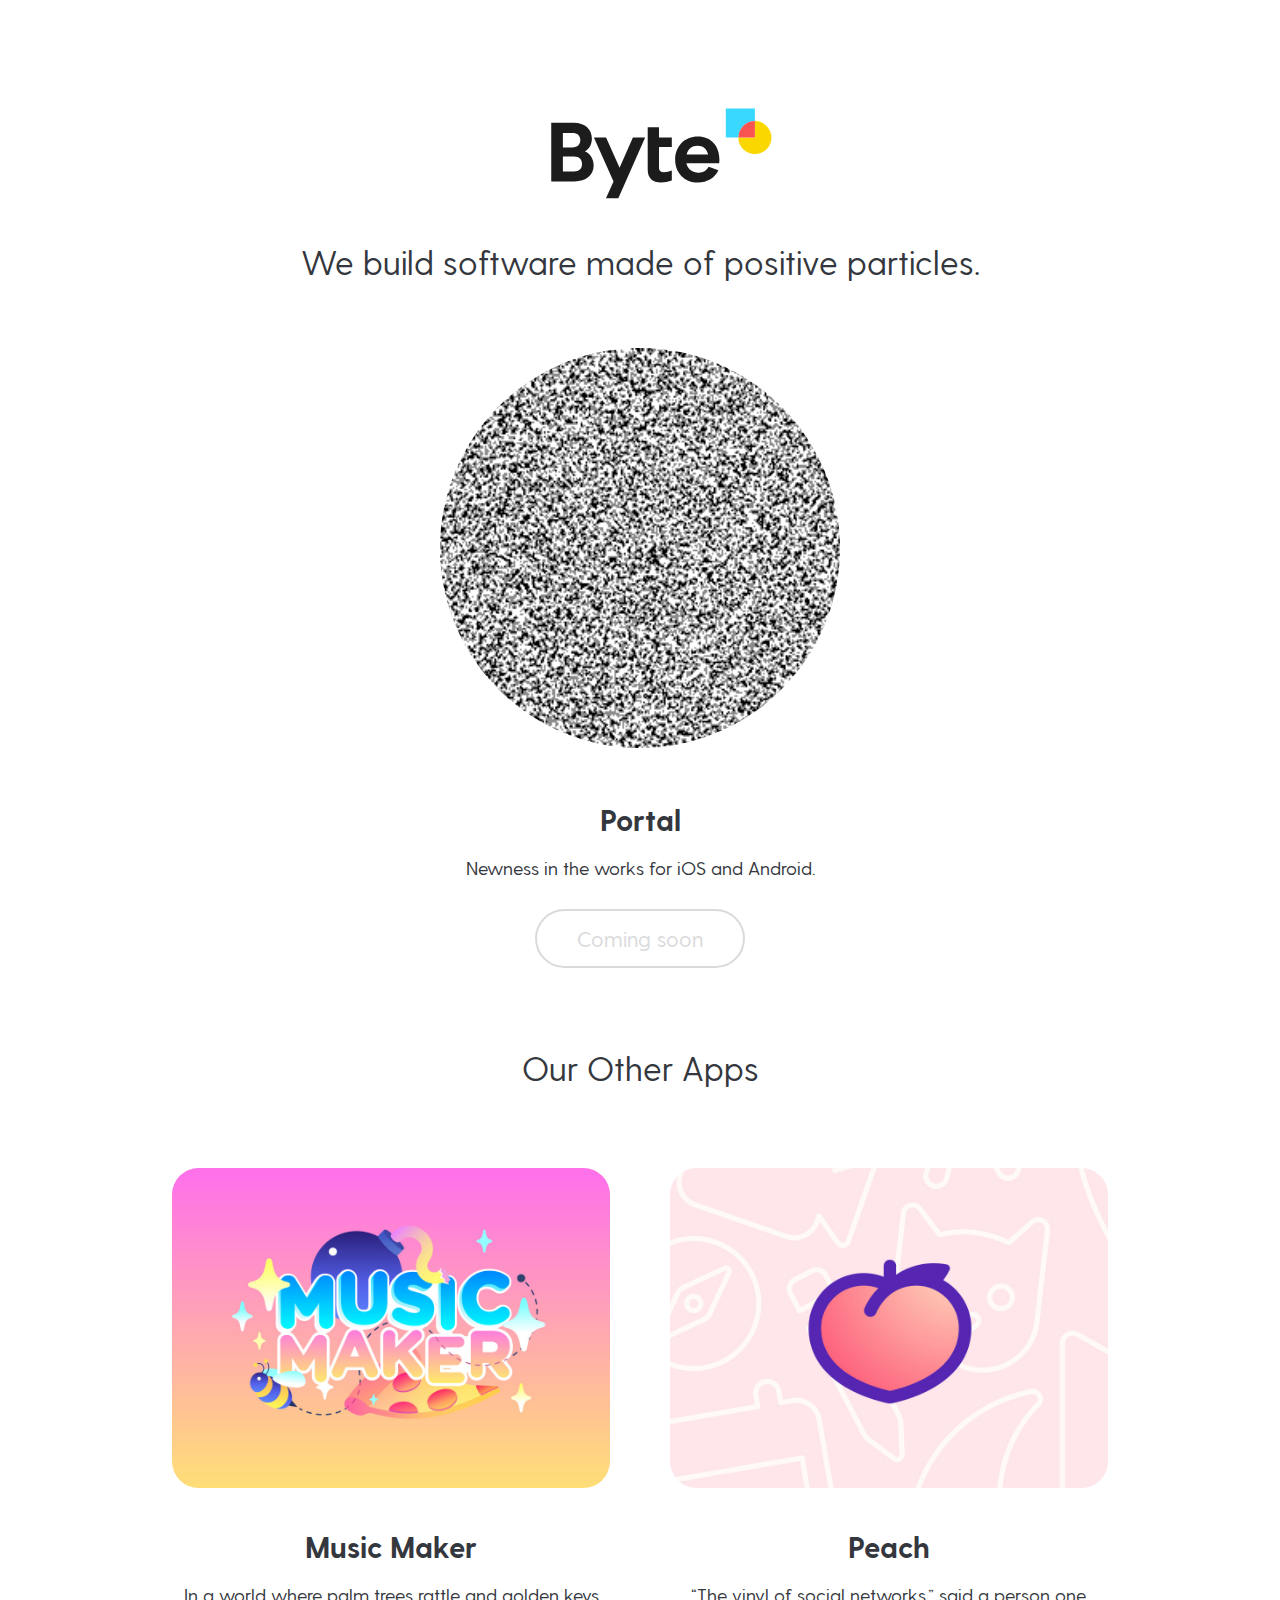
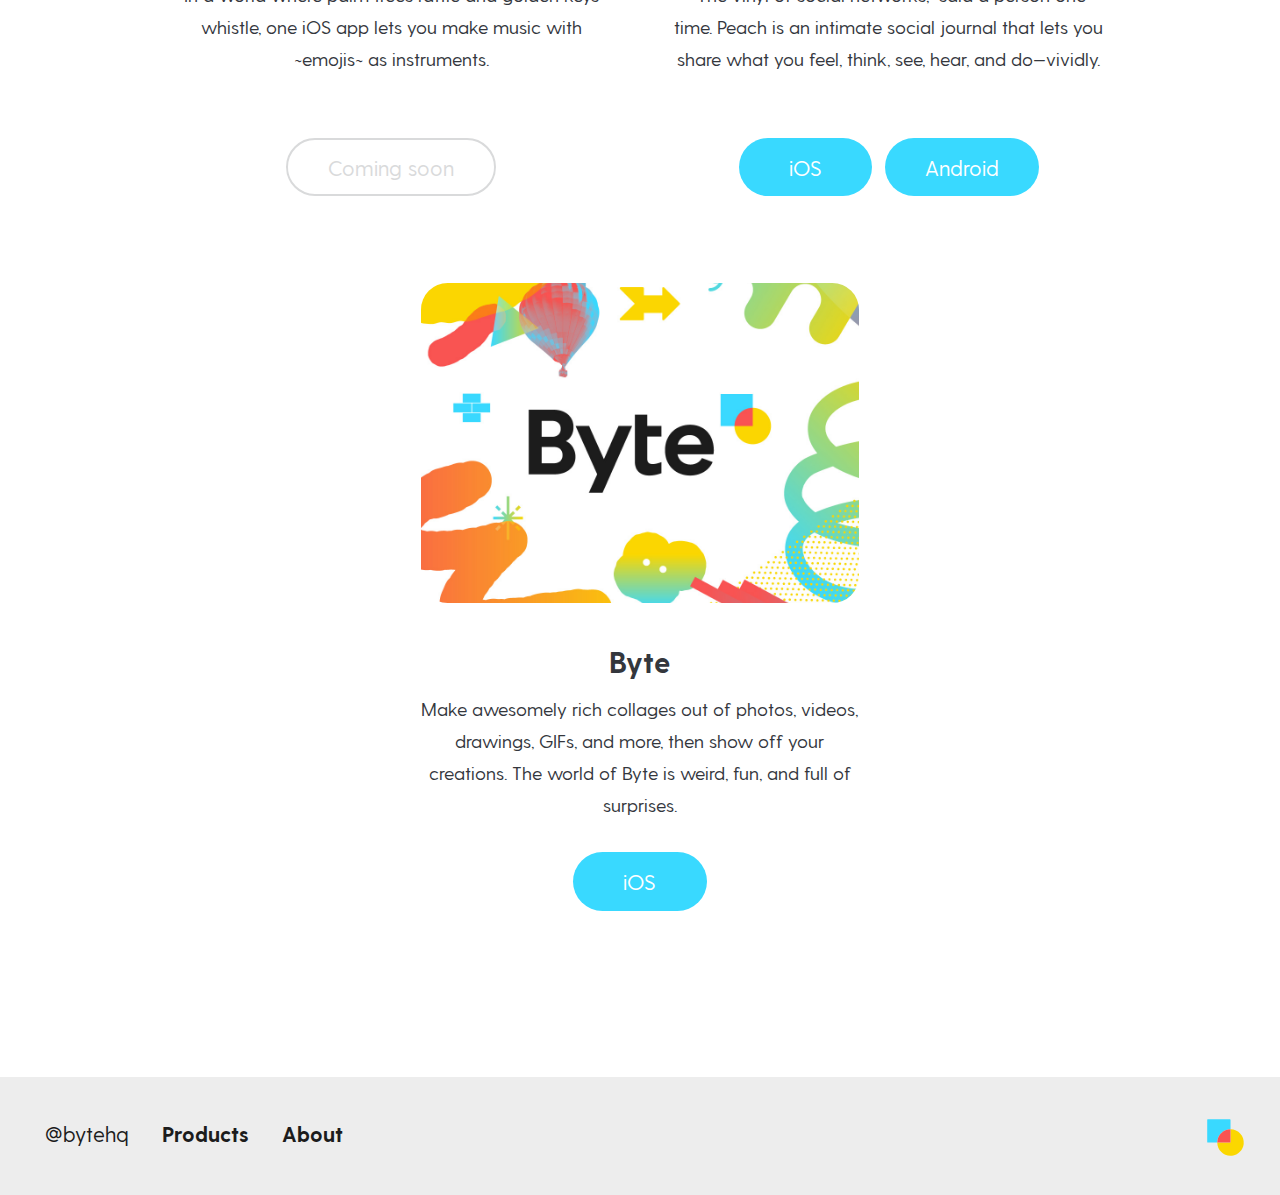
==== commit c9188db6: "jiggles" ====
--- a/byte/index.html
+++ b/byte/index.html
@@ -1,6 +1,4 @@
-<html>
-<head>
-	
+  
 <!---
 
                                             
@@ -16,6 +14,10 @@
                d8'    
 
 -->
+
+
+<html>
+<head>
 
 
 	<meta http-equiv="Content-Type" content="text/html;charset=utf-8">
@@ -34,25 +36,25 @@
     <h2>We build software made of positive particles.</h2>
     <div class="featureBox portal"></div>
     <h3>Portal</h3>
-    <p>Incoming soon.<br></p>
-    <button class="disabled">iOS &amp; Android</button>
+    <p>Newness in the works for iOS and Android.<br></p>
+    <button class="disabled">Coming soon</button>
   </div>
   <div class="homeApps">
     <h2>Our Other Apps</h2>
     <div class="appBlock">
-      <div class="appBox musicMaker"></div>
+      <div id="musicMaker" class="appBox musicMaker" onclick="jiggle('musicMaker');"></div>
       <h3>Music Maker</h3>
-      <p>In a world where palm trees rattle and golden keys whistle, one app lets you make music with ~emojis~ as your instruments. Coming soon.</p>
-      <button class="disabled">for iOS</button>
+      <p>In a world where palm trees rattle and golden keys whistle, one iOS app lets you make music with ~emojis~ as instruments.</p>
+      <button class="disabled">Coming soon</button>
     </div>
     <div class="appBlock">
-      <div class="appBox peach"></div>
+      <div id="peach" class="appBox peach" onclick="jiggle('peach');"></div>
       <h3>Peach</h3>
       <p>“The vinyl of social networks,” said a person one time. Peach is an intimate social journal that lets you share what you feel, think, see, hear, and do—vividly.</p>
       <a href="https://itunes.apple.com/us/app/peach-share-vividly/id1067891186?mt=8"><button>iOS</button></a><a href="https://play.google.com/store/apps/details?id=cool.peach&hl=en"><button>Android</button></a>
     </div>
     <div class="appBlock">
-      <div class="appBox byte"></div>
+      <div id="byte" class="appBox byte" onclick="jiggle('byte');"></div>
       <h3>Byte</h3>
       <p>Make awesomely rich collages out of photos, videos, drawings, GIFs, and more, then show off your creations. The world of Byte is weird, fun, and full of surprises.</p>
       <a href="https://itunes.apple.com/us/app/byte-create-awesome/id1021378991?mt=8"><button>iOS</button></a>
@@ -68,6 +70,17 @@
   </footer>
 
 </body>
-
 </html>
 
+<script> 
+    
+  function jiggle (element) {
+      document.getElementById(element).className += " jiggle";
+      setTimeout(function () {
+        document.getElementById(element).className = "appBox " + element;
+      }, 700);
+  }
+
+</script>
+
+
--- a/byte/main.css
+++ b/byte/main.css
@@ -1,3 +1,6 @@
+/*  Hi! Welcome to our CSS!  */
+
+
 /* ––––  Font Designation ––– */
 
 @font-face {
@@ -297,6 +300,21 @@
 	background-size: cover;
 }
 
+.peach:hover {
+	transform: scale(1.03, 1.03);
+	-webkit-transform: scale(1.03, 1.03);
+	-ms-transform: scale(1.03, 1.03);
+	-moz-transform: scale(1.03, 1.03);
+	box-shadow: 0px 10px 30px rgba(255, 230, 235, 0.5);
+}
+
+.portal:hover {
+	transform: scale(1.03, 1.03);
+	-webkit-transform: scale(1.03, 1.03);
+	-ms-transform: scale(1.03, 1.03);
+	-moz-transform: scale(1.03, 1.03);
+	box-shadow: 0px 10px 30px rgba(238, 237, 239, 0.3);
+}
 
 .byte {
 	background-image: url(images/byte.jpg);
@@ -304,6 +322,13 @@
 	background-size: cover;
 }
 
+.byte:hover {
+	transform: scale(1.03, 1.03);
+	-webkit-transform: scale(1.03, 1.03);
+	-ms-transform: scale(1.03, 1.03);
+	-moz-transform: scale(1.03, 1.03);
+	box-shadow: 0px 10px 30px rgba(57, 217, 255, 0.2);
+}
 
 .musicMaker {
 	background-image: url(images/musicMaker.jpg);
@@ -311,6 +336,26 @@
 	background-size: cover;
 }
 
+.musicMaker:hover {
+	transform: scale(1.03, 1.03);
+	-webkit-transform: scale(1.03, 1.03);
+	-ms-transform: scale(1.03, 1.03);
+	-moz-transform: scale(1.03, 1.03);
+	box-shadow: 0px 10px 30px rgba(255, 237, 104, 0.5);
+}
+
+.jiggle {
+	animation: jiggle 0.5s forwards cubic-bezier(.06,.7,.43,.98);
+}
+
+@-webkit-keyframes jiggle {
+	0% {transform: scale (1.03, 1.03), rotate(1deg);}
+	25% {transform: rotate(-4deg);}
+	50% {transform: rotate(3deg);}
+	75% {transform: rotate(-2deg);}
+	90% {transform: rotate(1deg), scale (1.02, 1.02);}
+	100% {transform: rotate(0deg), scale (1.03, 1.03);}
+}
 
 /* ––––  Jobs ––– */
 
@@ -471,7 +516,7 @@
 }
 
 .bio img:hover {
-	-webkit-animation: float2 1.6s infinite cubic-bezier(.28,0,.58,1);
+	-webkit-animation: float2 2s infinite cubic-bezier(.28,0,.58,1);
 }
 
 .bioImage:hover {
@@ -647,5 +692,5 @@
 
 
 
-
-
+/* Thanks for stopping by! */
+
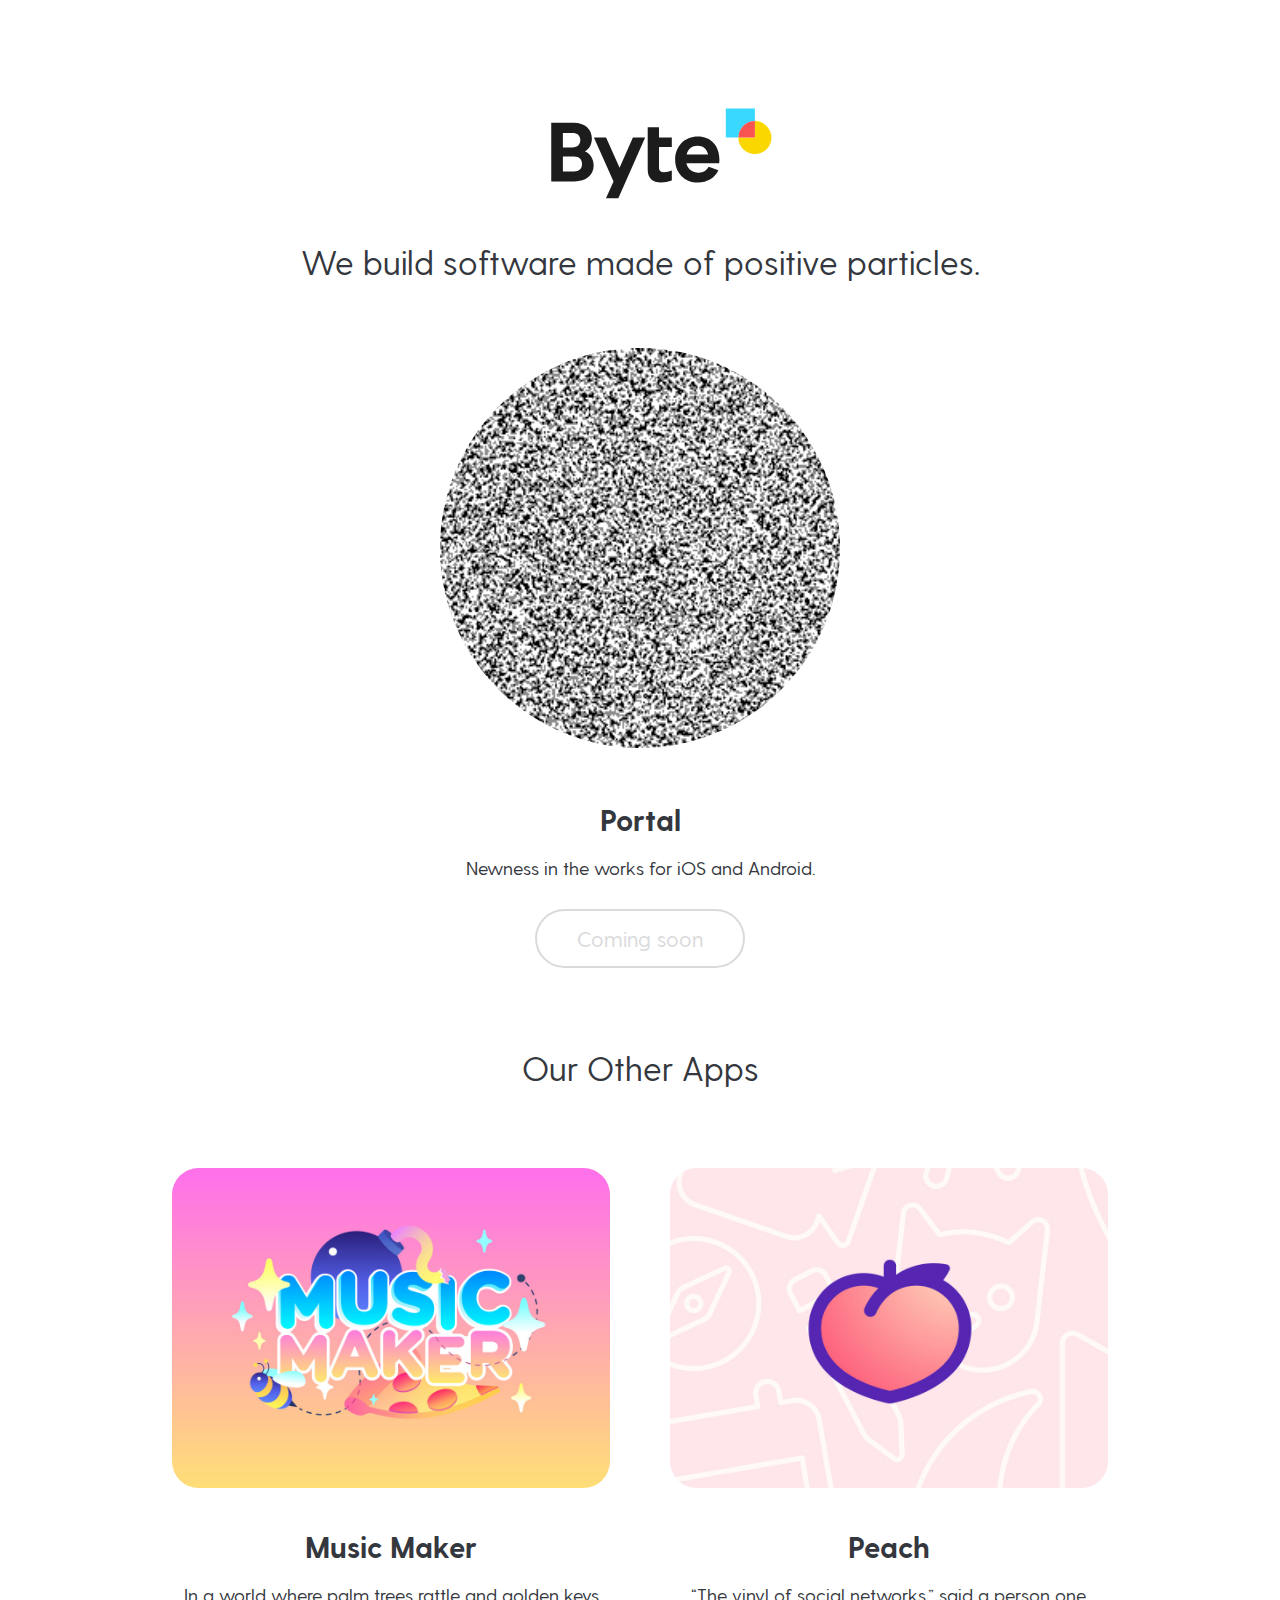
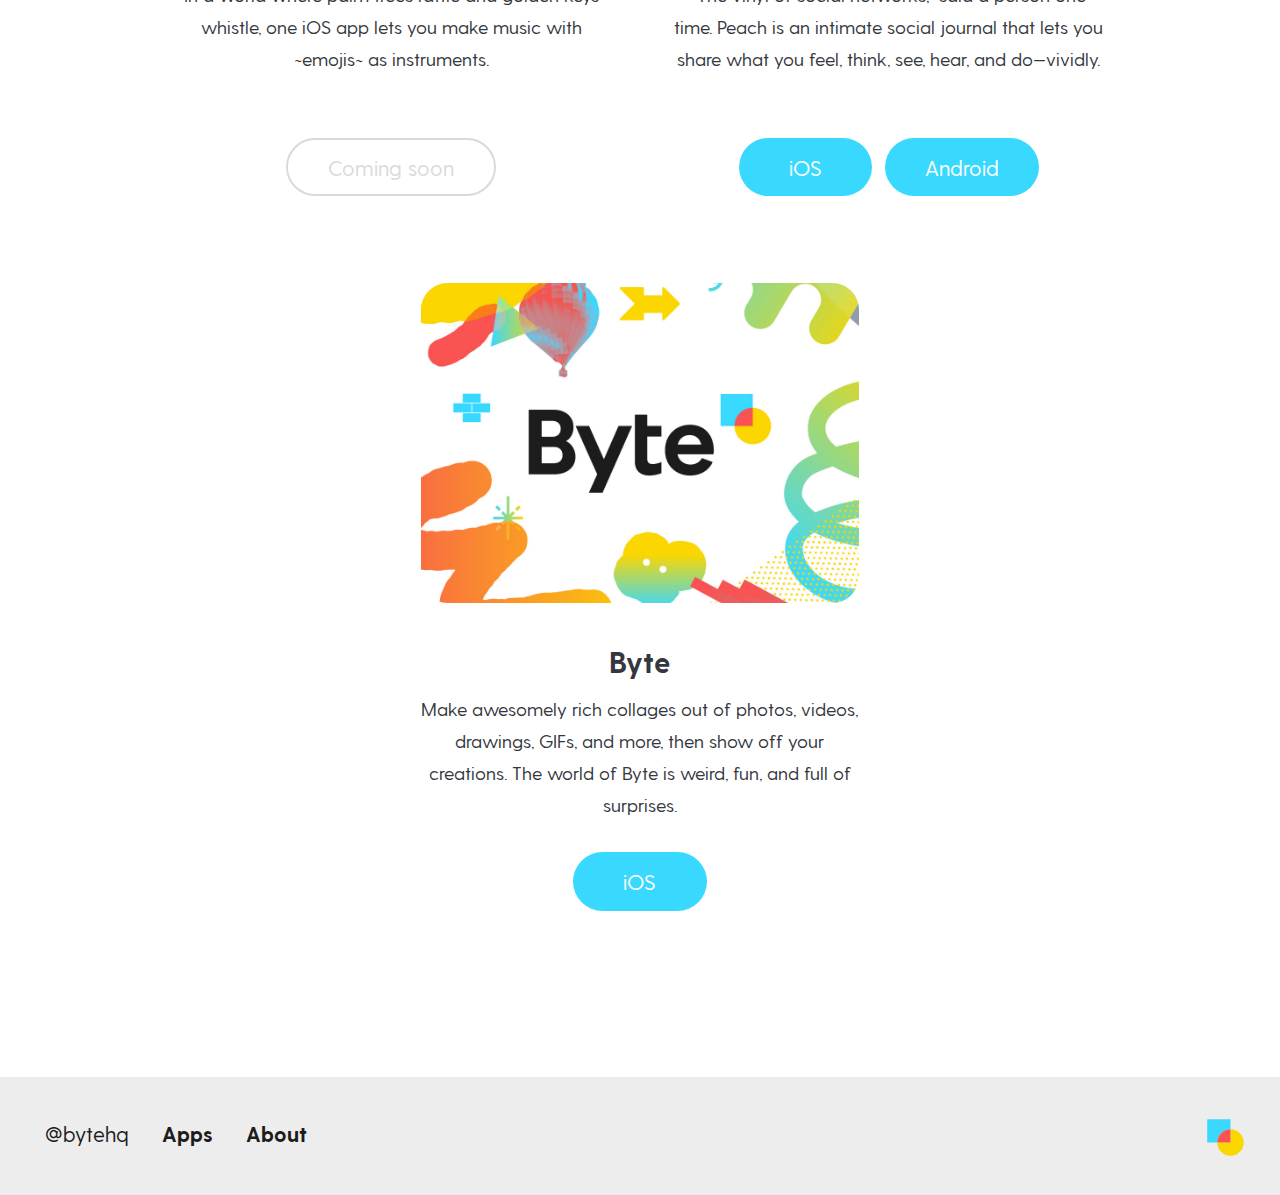
==== commit e74c88c2: "nice" ====
--- a/byte/index.html
+++ b/byte/index.html
@@ -25,6 +25,8 @@
 	<meta name="description" content="We're a small company dedicated to building software made of positive particles.">
 	<meta name="keywords" content="byte, inc, peach, portal, apps, iphone, android, mobile">
   <meta name="viewport" content="width=device-width">
+  <meta property="og:image" content="images/byte.jpg" />
+  <meta property="og:description" content="We're a small company dedicated to building software made of positive particles." />
 	<link href="main.css" rel="stylesheet" media="screen" type="text/css">
   <link rel='shortcut icon' href='favicon.ico' type='image/x-icon'/ >
 	
@@ -64,7 +66,7 @@
   <a href="jobs.html"><button class="homeHireButton"><a href="jobs.html">Interested in working with us? We're Hiring!</button></a>
 <footer><div class="left"><div class="right" onclick="location.href = 'index.html';"></div>
     <a href="http://www.twitter.com/bytehq" style="font-weight: 300;">@bytehq</a>
-    <a href="index.html">Products</a>
+    <a href="index.html">Apps</a>
     <a href="about.html">About</a>
   </div>
   </footer>
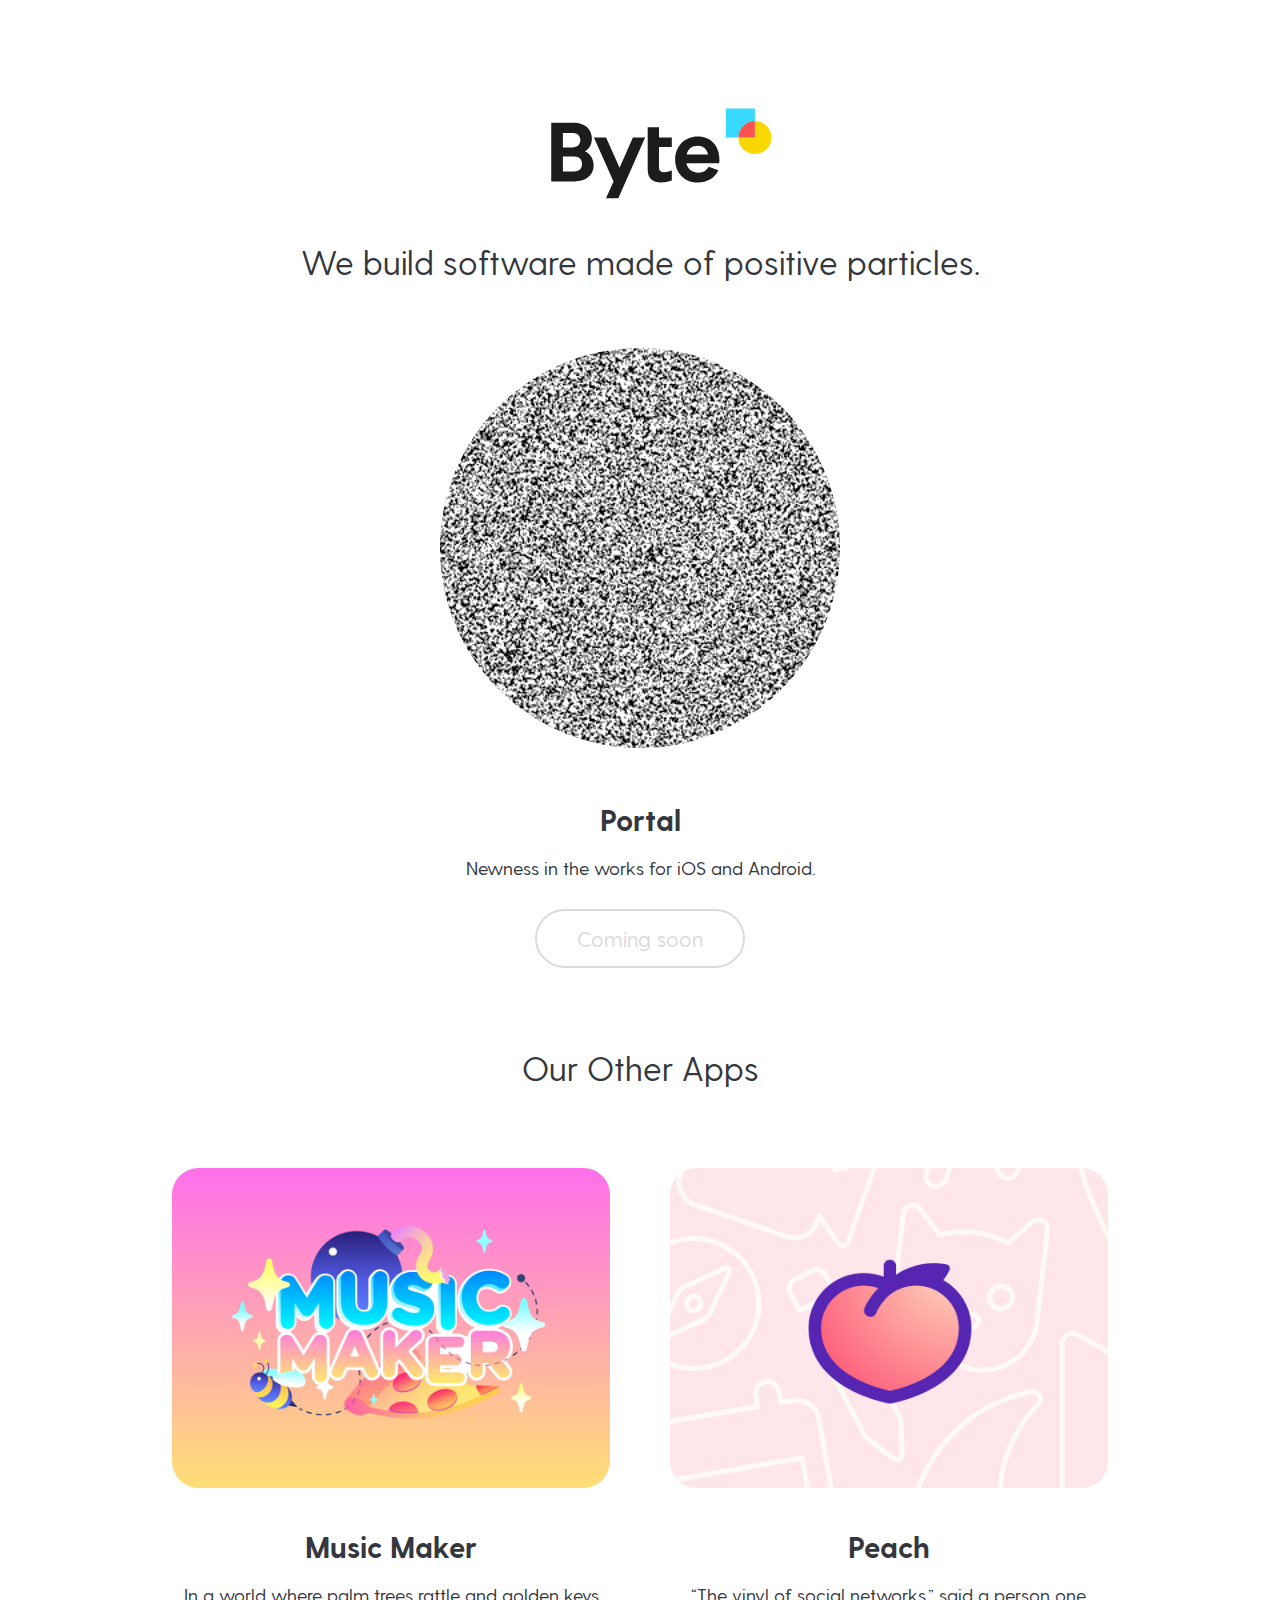
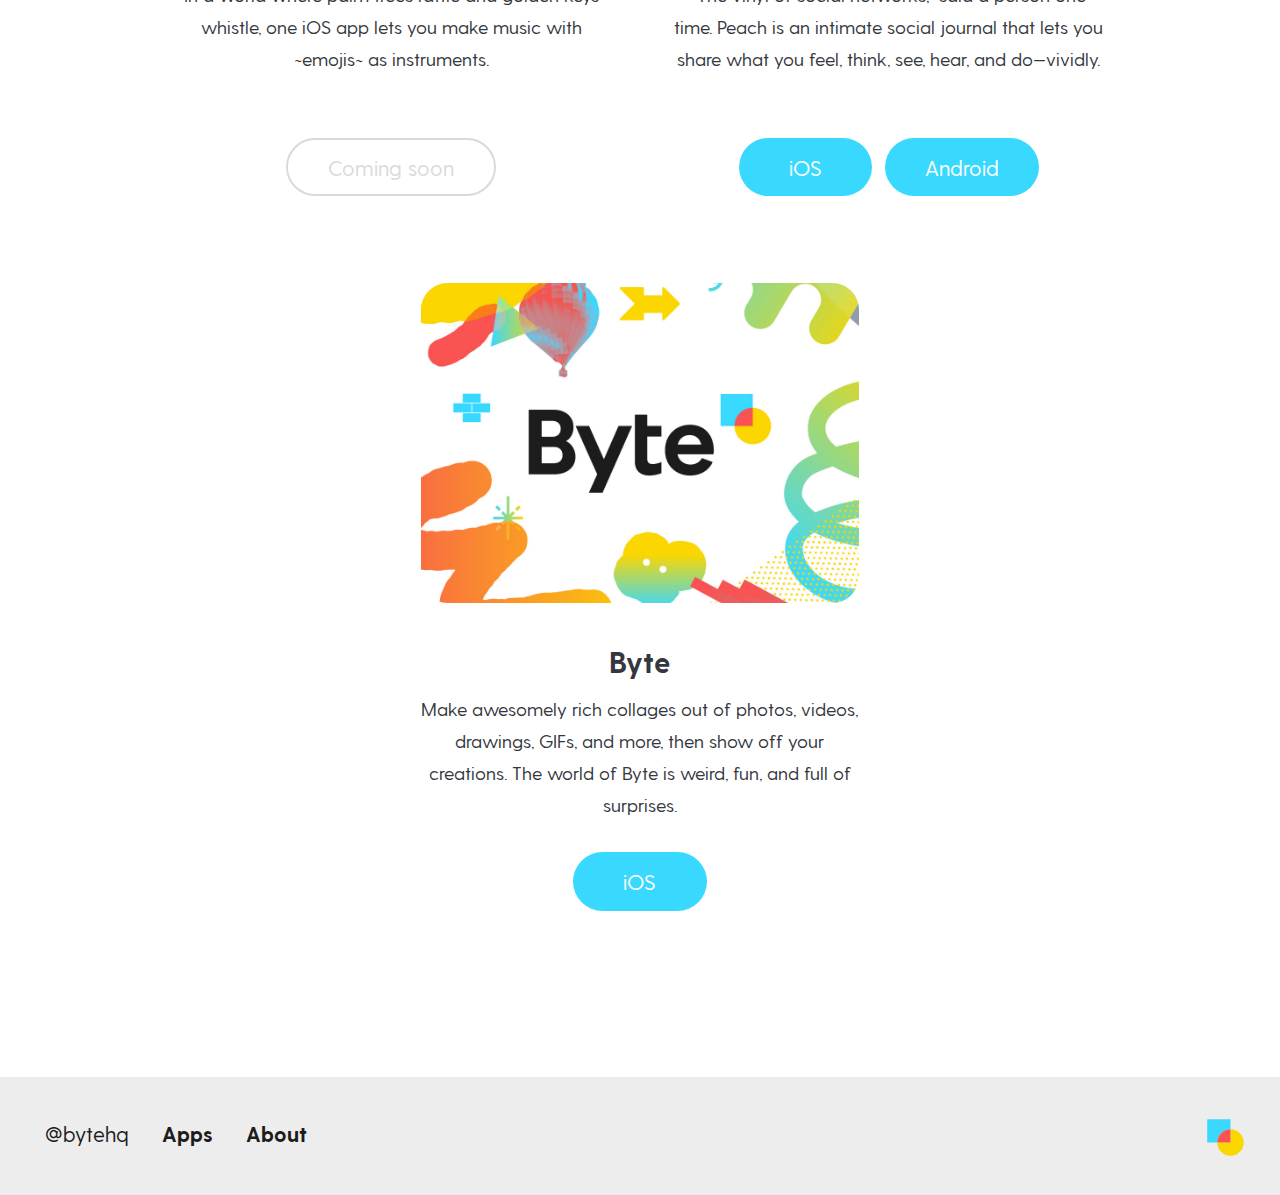
==== commit f2e238d1: "portaleffect" ====
--- a/byte/index.html
+++ b/byte/index.html
@@ -36,7 +36,7 @@
   <div class="homeLogoHeader" onclick="location.href = 'index.html';"></div>
   <div class="homeFeatured">
     <h2>We build software made of positive particles.</h2>
-    <div class="featureBox portal"></div>
+    <div id="portal" class="featureBox portal" onclick="portalanim('portal');"></div>
     <h3>Portal</h3>
     <p>Newness in the works for iOS and Android.<br></p>
     <button class="disabled">Coming soon</button>
@@ -83,6 +83,13 @@
       }, 700);
   }
 
+  function portalanim (element) {
+      document.getElementById(element).className += " portalanim";
+      setTimeout(function () {
+        document.getElementById(element).className = "featureBox " + element;
+      }, 2000);
+  }
+
 </script>
 
 
--- a/byte/main.css
+++ b/byte/main.css
@@ -196,6 +196,7 @@
 }
 
 .homeFeatured .featureBox {
+	box-sizing: border-box;
 	margin-left: auto;
 	margin-right: auto;
 	margin-top: 50pt;
@@ -206,7 +207,7 @@
 	min-height: 250pt;
 	max-height: 300pt;
 	background-image: url(images/tv.gif);
-	background-size: cover;
+	background-size: 500pt auto;
 	background-position: center center;
 	border-radius: 400pt;
 	transition: transform 0.4s cubic-bezier(.06,.7,.43,.98), box-shadow 0.4s ease;
@@ -348,6 +349,10 @@
 	animation: jiggle 0.5s forwards cubic-bezier(.06,.7,.43,.98);
 }
 
+.portalanim {
+	animation: portal 2s forwards cubic-bezier(.06,.7,.43,.98);
+}
+
 @-webkit-keyframes jiggle {
 	0% {transform: scale (1.03, 1.03), rotate(1deg);}
 	25% {transform: rotate(-4deg);}
@@ -355,6 +360,13 @@
 	75% {transform: rotate(-2deg);}
 	90% {transform: rotate(1deg), scale (1.02, 1.02);}
 	100% {transform: rotate(0deg), scale (1.03, 1.03);}
+}
+
+@-webkit-keyframes portal {
+	0% {border: 0px #000 solid;}
+	20% {border: 200px #000 solid;}
+	90% {border: 200px #000 solid;}
+	100% {border: 0px #000 solid;}
 }
 
 /* ––––  Jobs ––– */
